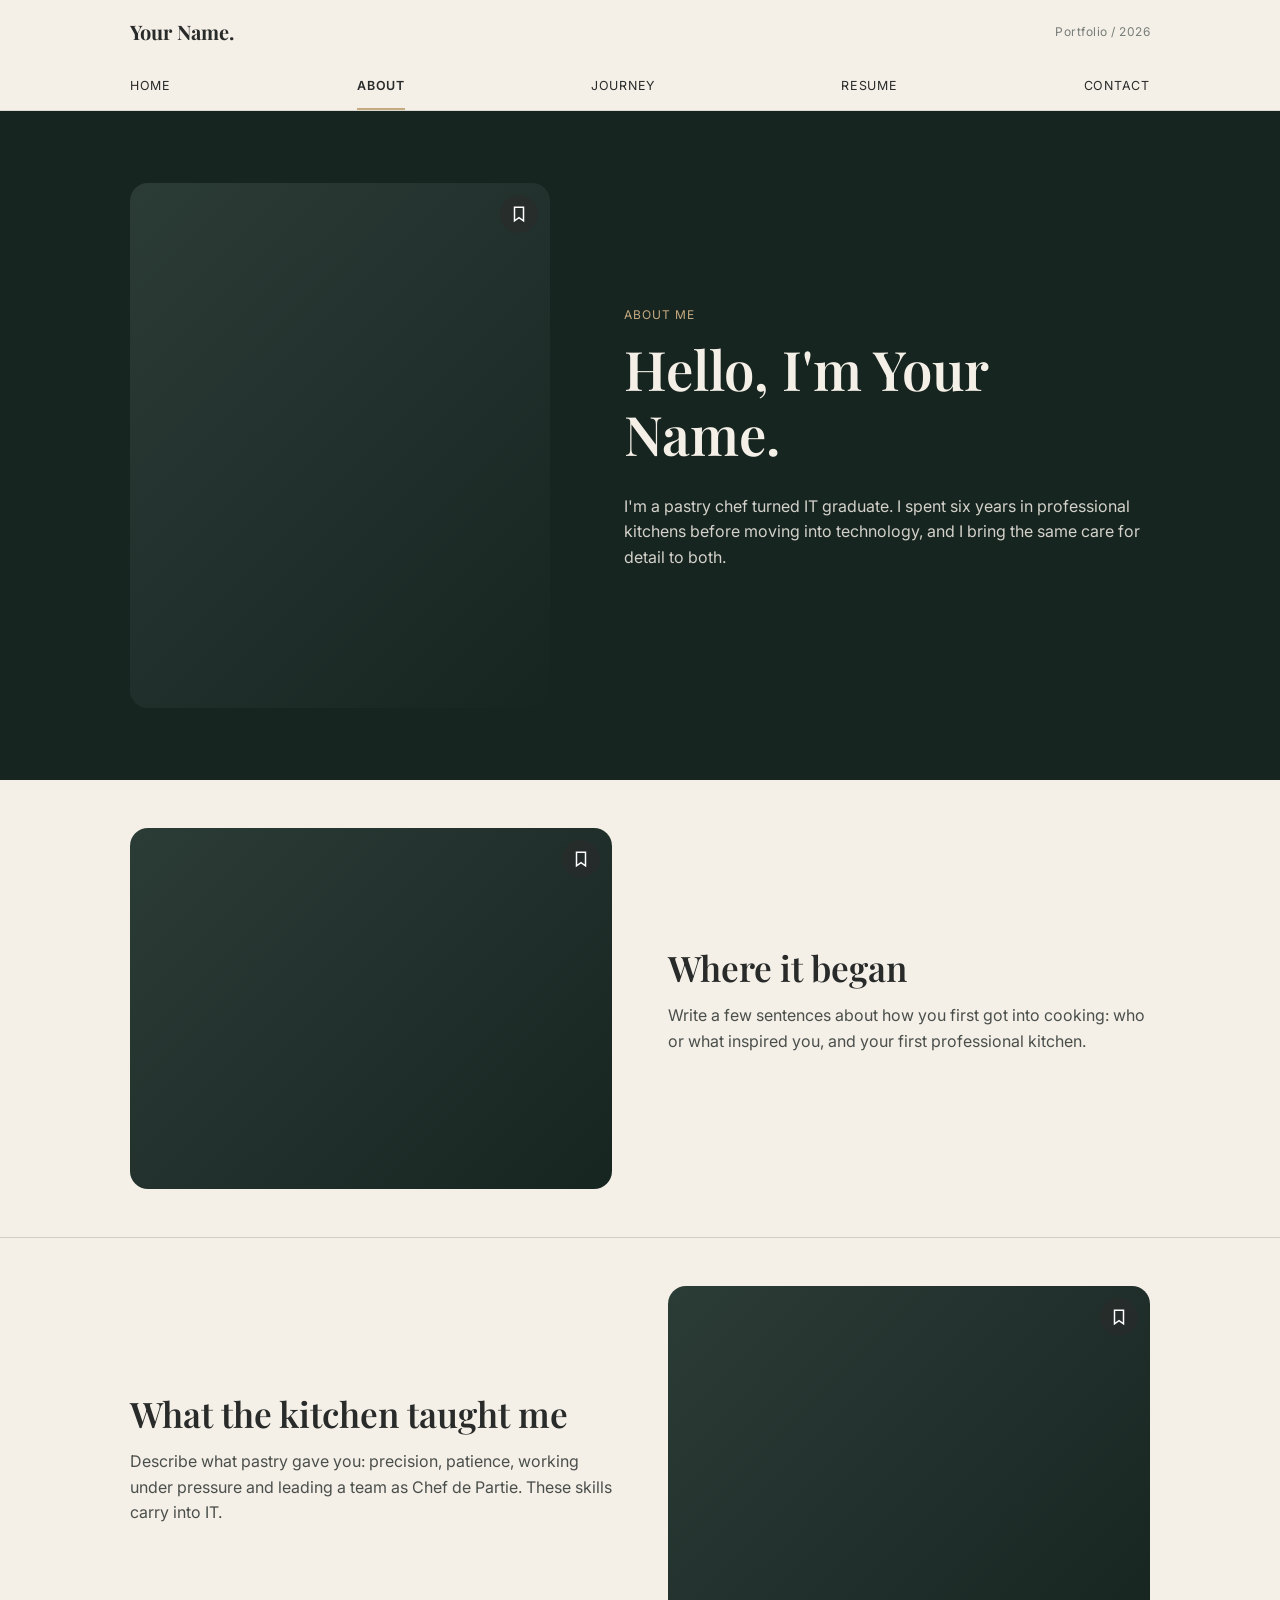
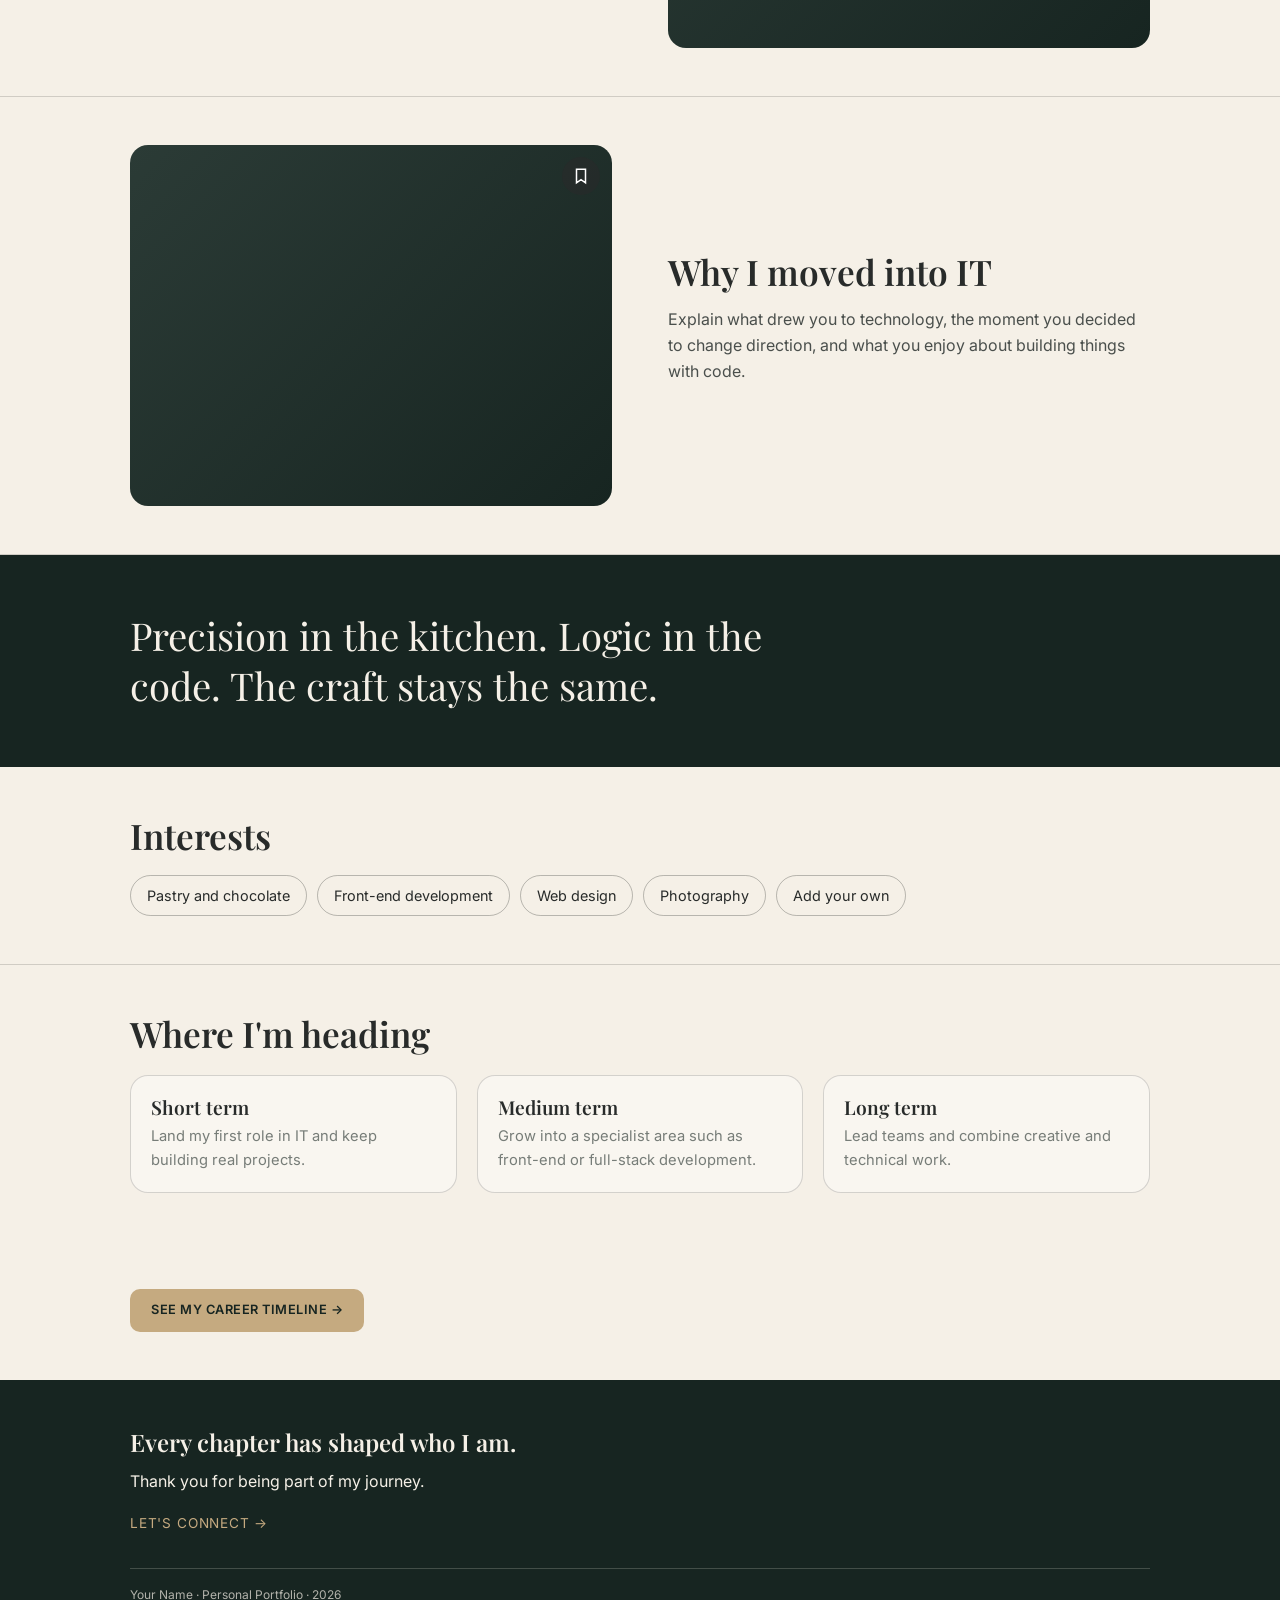
==== about.html @ 6bfe6ef4 "Add files via upload" ====
<!DOCTYPE html>
<html lang="en">
<head>
  <meta charset="UTF-8">
  <meta name="viewport" content="width=device-width, initial-scale=1">
  <title>About Me | Your Name</title>
  <meta name="description" content="My personal and professional story, from pastry chef to IT.">
  <link rel="preconnect" href="https://fonts.googleapis.com">
  <link rel="preconnect" href="https://fonts.gstatic.com" crossorigin>
  <link href="https://fonts.googleapis.com/css2?family=Inter:wght@400;500;600&family=Playfair+Display:wght@500;600;700&display=swap" rel="stylesheet">
  <link rel="stylesheet" href="css/global.css">
  <link rel="stylesheet" href="css/about.css">
</head>
<body>

  <!-- HEADER (same on every page) -->
  <header class="site-header">
    <div class="container">
      <div class="header-top">
        <a class="brand" href="index.html">Your Name.</a>
        <span class="header-meta">Portfolio / 2026</span>
        <button class="nav-toggle" aria-expanded="false" aria-controls="nav">Menu</button>
      </div>
      <nav class="main-nav" id="nav" aria-label="Main">
        <ul>
          <li><a href="index.html">Home</a></li>
          <li><a href="about.html">About</a></li>
          <li><a href="journey.html">Journey</a></li>
          <li><a href="resume.html">Resume</a></li>
          <li><a href="contact.html">Contact</a></li>
        </ul>
      </nav>
    </div>
  </header>

  <main>
    <section class="about-hero on-dark">
      <div class="container about-hero-grid">
        <div class="media"><img src="images/profile.jpg" alt="Portrait of Your Name" onerror="this.style.display='none'"><button class="save-btn" data-id="about-portrait" aria-label="Save image" aria-pressed="false"><svg viewBox="0 0 24 24"><path d="M6 3h12v18l-6-4-6 4z"/></svg></button></div>
        <div>
          <p class="eyebrow">About me</p>
          <h1>Hello, I'm Your Name.</h1>
          <p>I'm a pastry chef turned IT graduate. I spent six years in professional kitchens before moving into technology, and I bring the same care for detail to both.</p>
        </div>
      </div>
    </section>

    <section class="story" id="began">
      <div class="container story-grid">
        <div class="media"><img src="images/about-begin.jpg" alt="Early days in the kitchen" onerror="this.style.display='none'"><button class="save-btn" data-id="about-begin" aria-label="Save image" aria-pressed="false"><svg viewBox="0 0 24 24"><path d="M6 3h12v18l-6-4-6 4z"/></svg></button></div>
        <div>
          <h2>Where it began</h2>
          <p>Write a few sentences about how you first got into cooking: who or what inspired you, and your first professional kitchen.</p>
        </div>
      </div>
    </section>
    <hr class="divider">
    <section class="story flip" id="culinary">
      <div class="container story-grid">
        <div class="media"><img src="images/about-culinary.jpg" alt="Pastry chef at work" onerror="this.style.display='none'"><button class="save-btn" data-id="about-culinary" aria-label="Save image" aria-pressed="false"><svg viewBox="0 0 24 24"><path d="M6 3h12v18l-6-4-6 4z"/></svg></button></div>
        <div>
          <h2>What the kitchen taught me</h2>
          <p>Describe what pastry gave you: precision, patience, working under pressure and leading a team as Chef de Partie. These skills carry into IT.</p>
        </div>
      </div>
    </section>
    <hr class="divider">
    <section class="story" id="it">
      <div class="container story-grid">
        <div class="media"><img src="images/about-it.jpg" alt="Working at a laptop" onerror="this.style.display='none'"><button class="save-btn" data-id="about-it" aria-label="Save image" aria-pressed="false"><svg viewBox="0 0 24 24"><path d="M6 3h12v18l-6-4-6 4z"/></svg></button></div>
        <div>
          <h2>Why I moved into IT</h2>
          <p>Explain what drew you to technology, the moment you decided to change direction, and what you enjoy about building things with code.</p>
        </div>
      </div>
    </section>
    <hr class="divider">

    <section class="bridge on-dark">
      <div class="container">
        <blockquote>Precision in the kitchen. Logic in the code. The craft stays the same.</blockquote>
      </div>
    </section>

    <section class="interests">
      <div class="container">
        <h2>Interests</h2>
        <ul class="chips">
          <li>Pastry and chocolate</li>
          <li>Front-end development</li>
          <li>Web design</li>
          <li>Photography</li>
          <li>Add your own</li>
        </ul>
      </div>
    </section>
    <hr class="divider">

    <section class="goals">
      <div class="container">
        <h2>Where I'm heading</h2>
        <div class="goal-list">
          <article class="goal"><h3>Short term</h3><p>Land my first role in IT and keep building real projects.</p></article>
          <article class="goal"><h3>Medium term</h3><p>Grow into a specialist area such as front-end or full-stack development.</p></article>
          <article class="goal"><h3>Long term</h3><p>Lead teams and combine creative and technical work.</p></article>
        </div>
      </div>
    </section>

    <section class="about-cta">
      <div class="container">
        <a class="btn btn-gold" href="journey.html">See my career timeline &rarr;</a>
      </div>
    </section>
  </main>

  <!-- FOOTER (same on every page) -->
  <footer class="site-footer">
    <div class="container">
      <h2>Every chapter has shaped who I am.</h2>
      <p>Thank you for being part of my journey.</p>
      <a class="connect" href="contact.html">Let's connect &rarr;</a>
      <p class="legal">Your Name &middot; Personal Portfolio &middot; <span id="year">2026</span></p>
    </div>
  </footer>

  <script src="js/main.js"></script>
</body>
</html>
---- css/global.css ----
/* ==========================================================
   GLOBAL.CSS - shared by every page
   Tokens, reset, typography, header, footer, buttons.
   Page-specific styles live in css/<page>.css
   ========================================================== */

:root {
  /* Palette */
  --forest: #172521;
  --ivory: #F5F0E7;
  --gold: #C5AA80;
  --stone: #777D78;
  --charcoal: #282B2A;

  /* Type */
  --font-head: "Playfair Display", Georgia, serif;
  --font-body: "Inter", system-ui, -apple-system, sans-serif;

  /* Layout */
  --radius: 18px;
  --radius-sm: 10px;
  --pad: clamp(16px, 4vw, 40px);
  --max: 1100px;
}

*, *::before, *::after { box-sizing: border-box; }
html { scroll-behavior: smooth; }
@media (prefers-reduced-motion: reduce) { html { scroll-behavior: auto; } }

body {
  margin: 0;
  font-family: var(--font-body);
  color: var(--charcoal);
  background: var(--ivory);
  line-height: 1.6;
}

img { max-width: 100%; display: block; }
a { color: inherit; text-decoration: none; }
:focus-visible { outline: 2px solid var(--gold); outline-offset: 3px; }

h1, h2, h3 { font-family: var(--font-head); font-weight: 600; line-height: 1.2; margin: 0 0 .5em; }
h1 { font-size: clamp(2rem, 6vw, 3.4rem); }
h2 { font-size: clamp(1.5rem, 4vw, 2.2rem); }
h3 { font-size: 1.2rem; }
p  { margin: 0 0 1em; }

.container { width: 100%; max-width: var(--max); margin-inline: auto; padding-inline: var(--pad); }

/* Small section label (e.g. "01 / Introduction") */
.eyebrow { font-size: .75rem; letter-spacing: .08em; text-transform: uppercase; color: #8a7350; margin-bottom: .75rem; }
.on-dark .eyebrow { color: var(--gold); }

.divider { border: 0; border-top: 1px solid rgba(40,43,42,.18); margin: 0; }

/* ---------- Buttons ---------- */
.btn {
  display: inline-block; cursor: pointer;
  font: 600 .8rem/1 var(--font-body); letter-spacing: .04em; text-transform: uppercase;
  padding: 14px 20px; border-radius: var(--radius-sm);
  border: 1px solid transparent; transition: background .2s, color .2s, border-color .2s;
}
.btn-gold { background: var(--gold); color: var(--forest); }
.btn-gold:hover { background: #d4bb93; }
.btn-outline { border-color: rgba(245,240,231,.5); color: var(--ivory); background: transparent; }
.btn-outline:hover { border-color: var(--gold); color: var(--gold); }

/* ---------- Header / navigation ---------- */
.site-header { background: var(--ivory); position: sticky; top: 0; z-index: 50; border-bottom: 1px solid rgba(40,43,42,.12); }
.header-top { display: flex; justify-content: space-between; align-items: center; padding-block: 16px; }
.brand { font-family: var(--font-head); font-weight: 700; font-size: 1.25rem; }
.header-meta { font-size: .75rem; color: var(--stone); letter-spacing: .04em; }

.nav-toggle { display: none; }
.main-nav ul { list-style: none; margin: 0; padding: 0; display: flex; justify-content: space-between; gap: 8px; overflow-x: auto; }
.main-nav a { display: block; padding: 12px 0; font-size: .78rem; letter-spacing: .06em; text-transform: uppercase; color: var(--charcoal); border-bottom: 2px solid transparent; }
.main-nav a:hover { color: #8a7350; }
.main-nav a.active { border-bottom-color: var(--gold); font-weight: 600; }

/* On very small screens: collapse the menu behind a toggle */
@media (max-width: 560px) {
  .header-meta { display: none; }
  .nav-toggle { display: block; background: none; border: 1px solid rgba(40,43,42,.3); border-radius: 8px; padding: 8px 12px; font: 600 .75rem var(--font-body); cursor: pointer; }
  .main-nav { display: none; }
  .main-nav.open { display: block; padding-bottom: 12px; }
  .main-nav ul { flex-direction: column; }
}

/* ---------- Bookmark / save button on images ---------- */
.media { position: relative; border-radius: var(--radius); overflow: hidden; background: linear-gradient(135deg, #2b3b36, #172521); }
.media img { width: 100%; height: 100%; object-fit: cover; }
.save-btn {
  position: absolute; top: 12px; right: 12px; width: 38px; height: 38px; border-radius: 50%;
  border: 0; cursor: pointer; background: rgba(40,43,42,.6); color: #fff; display: grid; place-items: center;
}
.save-btn svg { width: 18px; height: 18px; fill: none; stroke: currentColor; stroke-width: 2; }
.save-btn[aria-pressed="true"] { background: var(--gold); color: var(--forest); }
.save-btn[aria-pressed="true"] svg { fill: currentColor; }

/* ---------- Footer ---------- */
.site-footer { background: var(--forest); color: var(--ivory); padding-block: 48px 24px; }
.site-footer h2 { font-size: 1.5rem; }
.site-footer .connect { color: var(--gold); font-size: .85rem; letter-spacing: .06em; text-transform: uppercase; }
.site-footer .legal { margin-top: 32px; padding-top: 16px; border-top: 1px solid rgba(245,240,231,.2); font-size: .75rem; color: rgba(245,240,231,.7); }

/* ---------- Expandable details (used on several pages) ---------- */
.more-btn {
  background: none; border: 0; padding: 0; cursor: pointer; color: #8a7350;
  font: 600 .8rem var(--font-body); letter-spacing: .04em; text-transform: uppercase;
}
.more-btn::after { content: " +"; }
.more-btn[aria-expanded="true"]::after { content: " \2212"; }
.details { display: none; margin-top: 12px; padding: 16px; border-left: 3px solid var(--gold); background: rgba(197,170,128,.14); border-radius: 0 var(--radius-sm) var(--radius-sm) 0; }
.details.open { display: block; }
.details dl { margin: 0; display: grid; grid-template-columns: auto 1fr; gap: 6px 16px; font-size: .9rem; }
.details dt { color: var(--stone); }
.details dd { margin: 0; }
---- css/about.css ----
/* ==========================================================
   ABOUT.CSS - styles for about.html only
   ========================================================== */

/* Intro: portrait + short bio */
.about-hero { background: var(--forest); color: var(--ivory); padding-block: 48px; }
.about-hero-grid { display: grid; gap: 28px; align-items: center; }
.about-hero .media { aspect-ratio: 4 / 5; max-width: 420px; }
.about-hero .media img { object-position: center 20%; }
.about-hero p:not(.eyebrow) { color: rgba(245,240,231,.85); max-width: 55ch; }

/* Story sections */
.story { padding-block: 48px; }
.story-grid { display: grid; gap: 24px; }
.story h2 { margin-bottom: .4em; }
.story p { color: #4a4f4c; max-width: 60ch; }
.story .media { aspect-ratio: 4 / 3; }

/* Pull quote linking the two careers */
.bridge { background: var(--forest); color: var(--ivory); padding-block: 56px; }
.bridge blockquote { margin: 0; max-width: 28ch; font-family: var(--font-head); font-size: clamp(1.5rem, 4.5vw, 2.4rem); line-height: 1.3; }

/* Interests */
.interests { padding-block: 48px; }
.chips { list-style: none; margin: 16px 0 0; padding: 0; display: flex; flex-wrap: wrap; gap: 10px; }
.chips li { padding: 8px 16px; border: 1px solid rgba(40,43,42,.3); border-radius: 999px; font-size: .9rem; }

/* Goals */
.goals { padding-block: 48px; }
.goal-list { display: grid; gap: 20px; margin-top: 20px; }
.goal { padding: 20px; border: 1px solid rgba(40,43,42,.18); border-radius: var(--radius); background: rgba(255,255,255,.4); }
.goal h3 { margin-bottom: .3em; }
.goal p { margin: 0; color: var(--stone); font-size: .92rem; }

.about-cta { padding-block: 48px; }

@media (min-width: 760px) {
  .about-hero { padding-block: 72px; }
  .about-hero-grid { grid-template-columns: 5fr 6fr; gap: 56px; }
  .story-grid { grid-template-columns: 1fr 1fr; gap: 56px; align-items: center; }
  .story.flip .media { order: 2; }
  .goal-list { grid-template-columns: repeat(3, 1fr); }
}
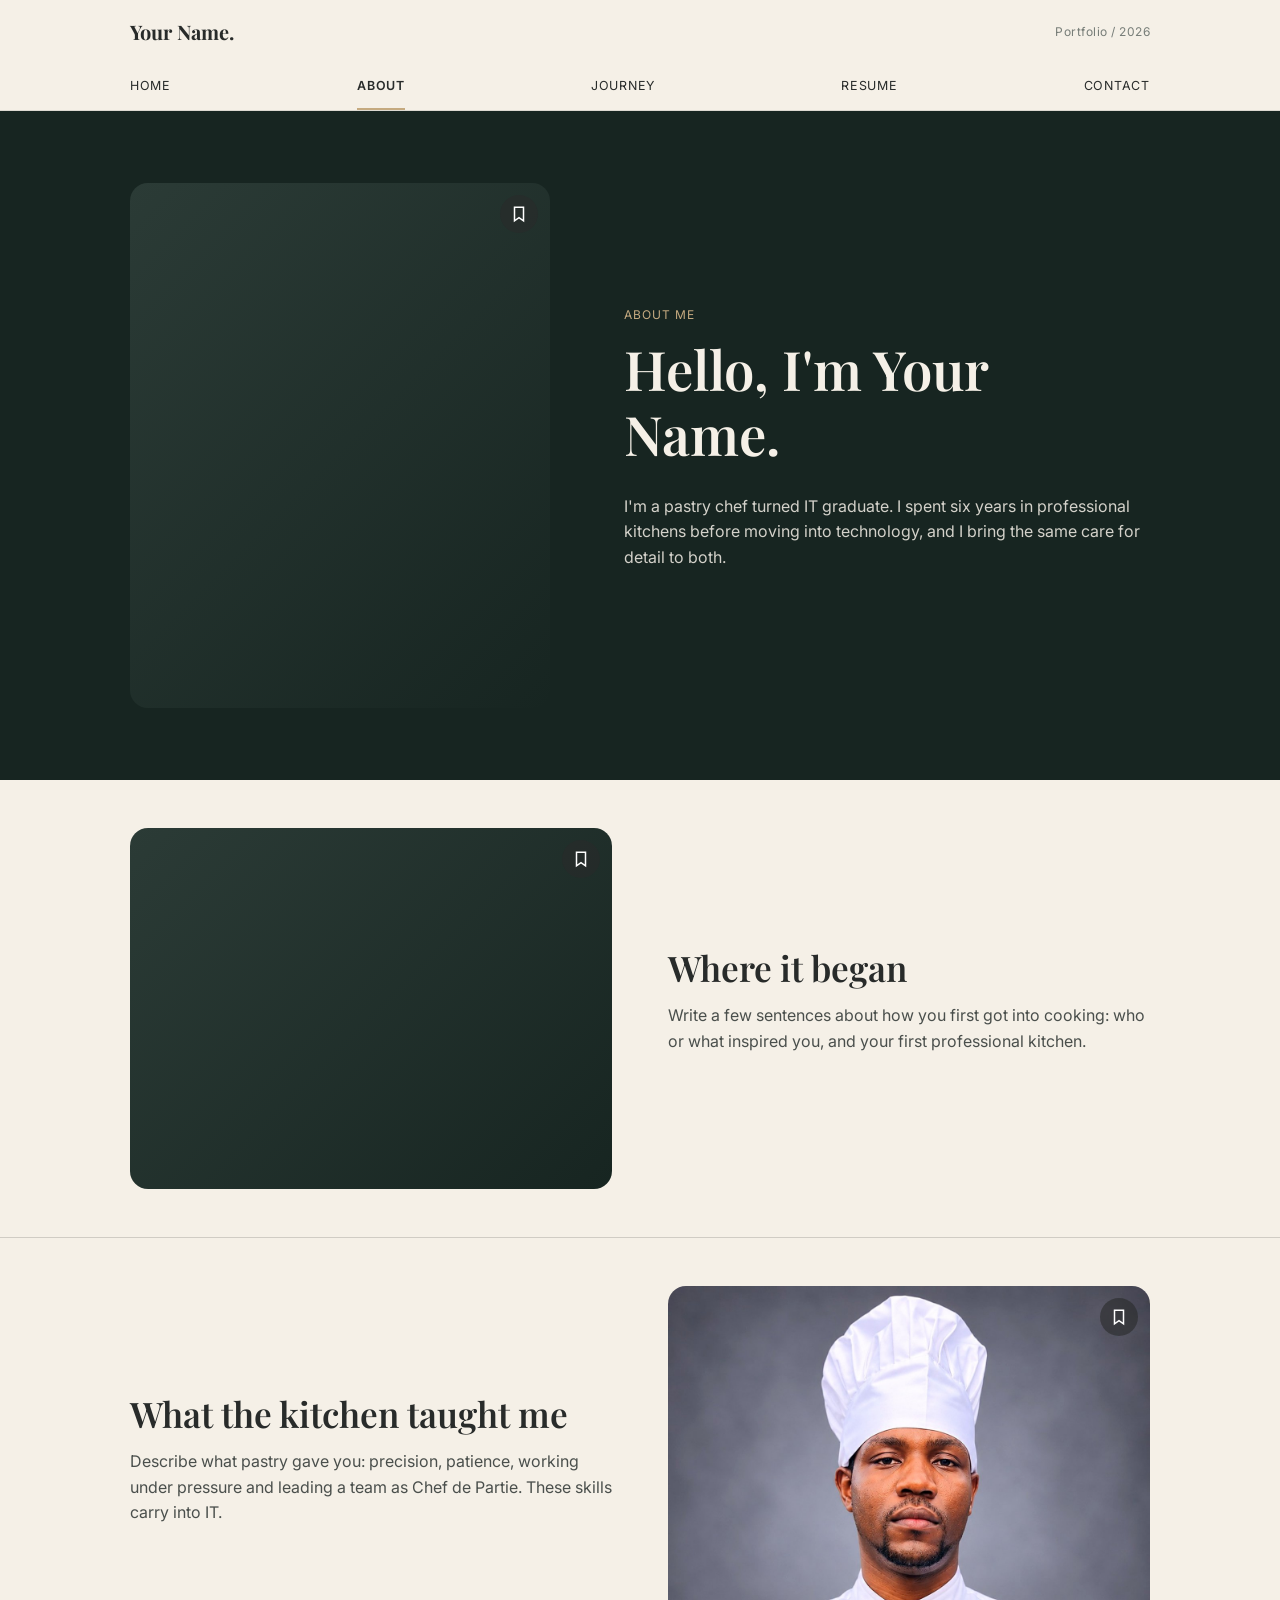
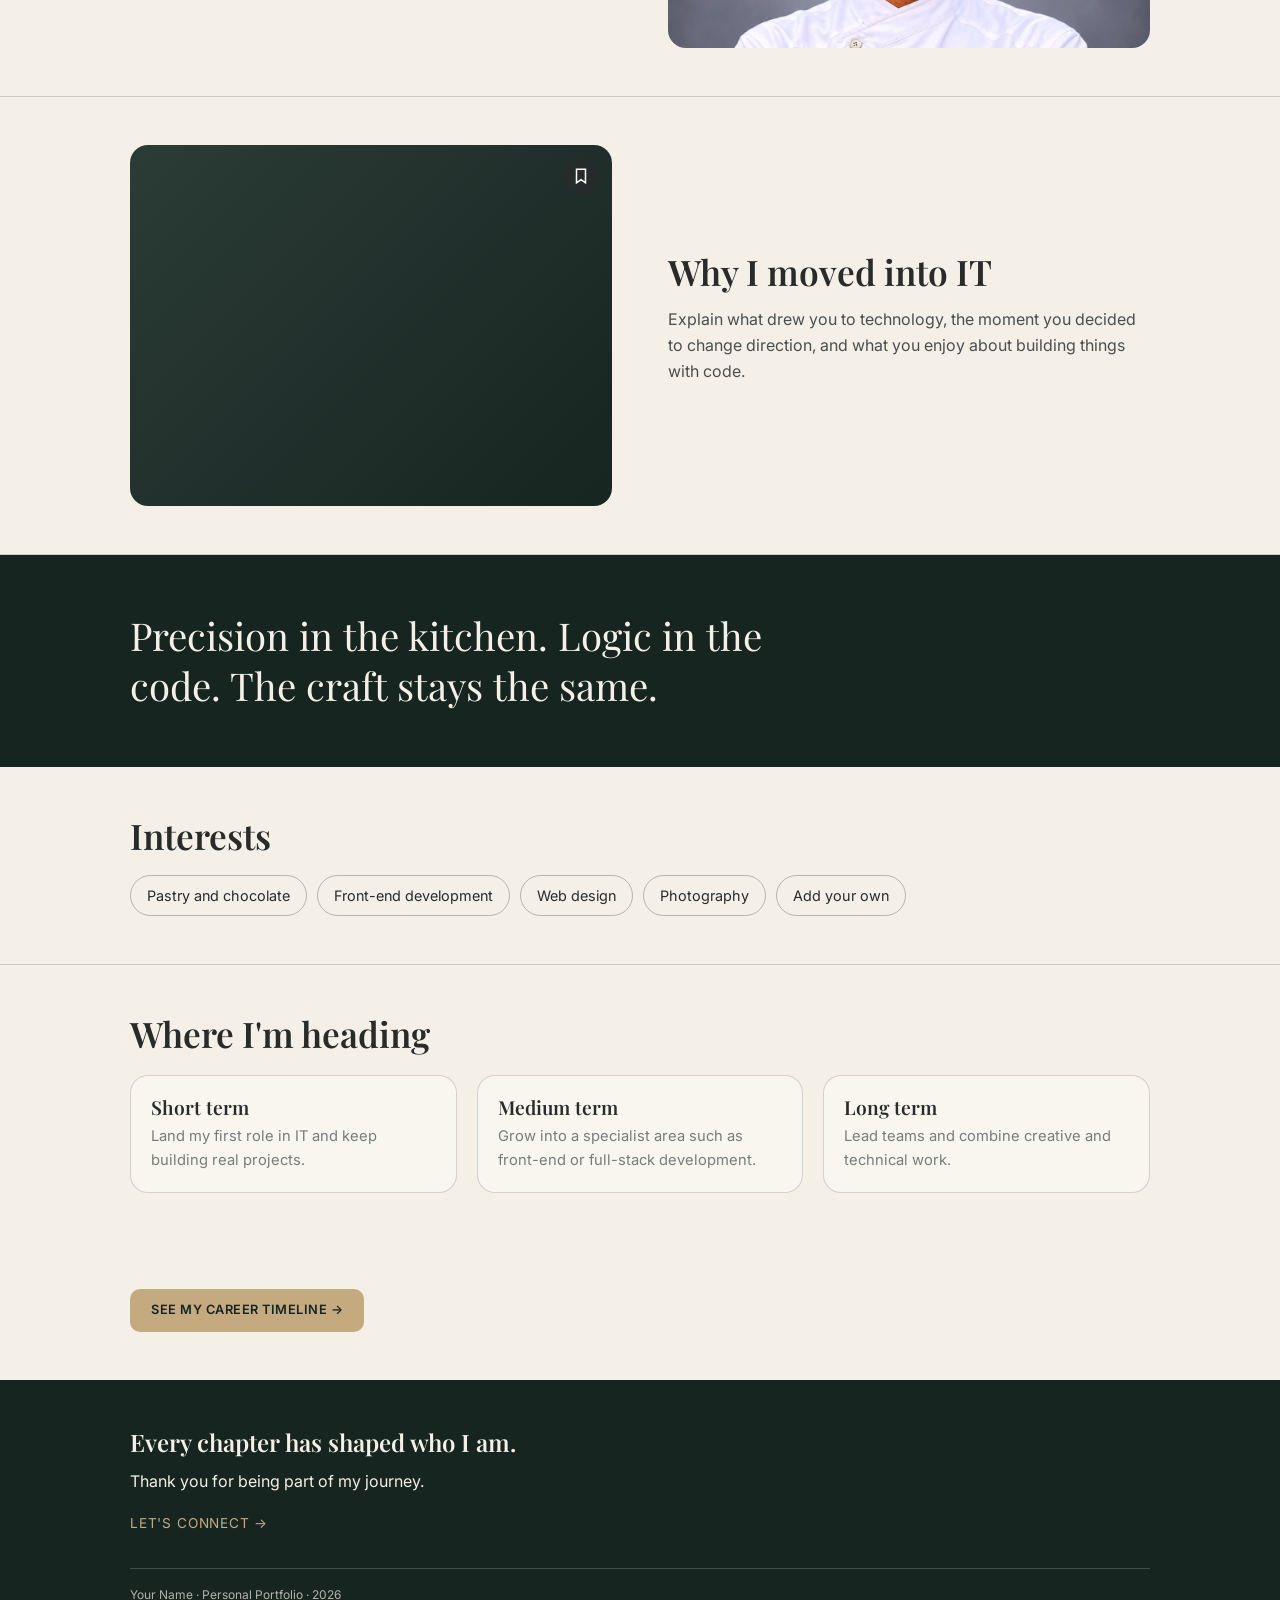
==== commit 92acc917: "Add files via upload" ====
--- a/about.html
+++ b/about.html
@@ -36,7 +36,7 @@
   <main>
     <section class="about-hero on-dark">
       <div class="container about-hero-grid">
-        <div class="media"><img src="images/profile.jpg" alt="Portrait of Your Name" onerror="this.style.display='none'"><button class="save-btn" data-id="about-portrait" aria-label="Save image" aria-pressed="false"><svg viewBox="0 0 24 24"><path d="M6 3h12v18l-6-4-6 4z"/></svg></button></div>
+        <div class="media"><img src="images/about-portrait.jpg" alt="Portrait of Dereck Mungoriwo in chef whites" onerror="this.style.display='none'"><button class="save-btn" data-id="about-portrait" aria-label="Save image" aria-pressed="false"><svg viewBox="0 0 24 24"><path d="M6 3h12v18l-6-4-6 4z"/></svg></button></div>
         <div>
           <p class="eyebrow">About me</p>
           <h1>Hello, I'm Your Name.</h1>
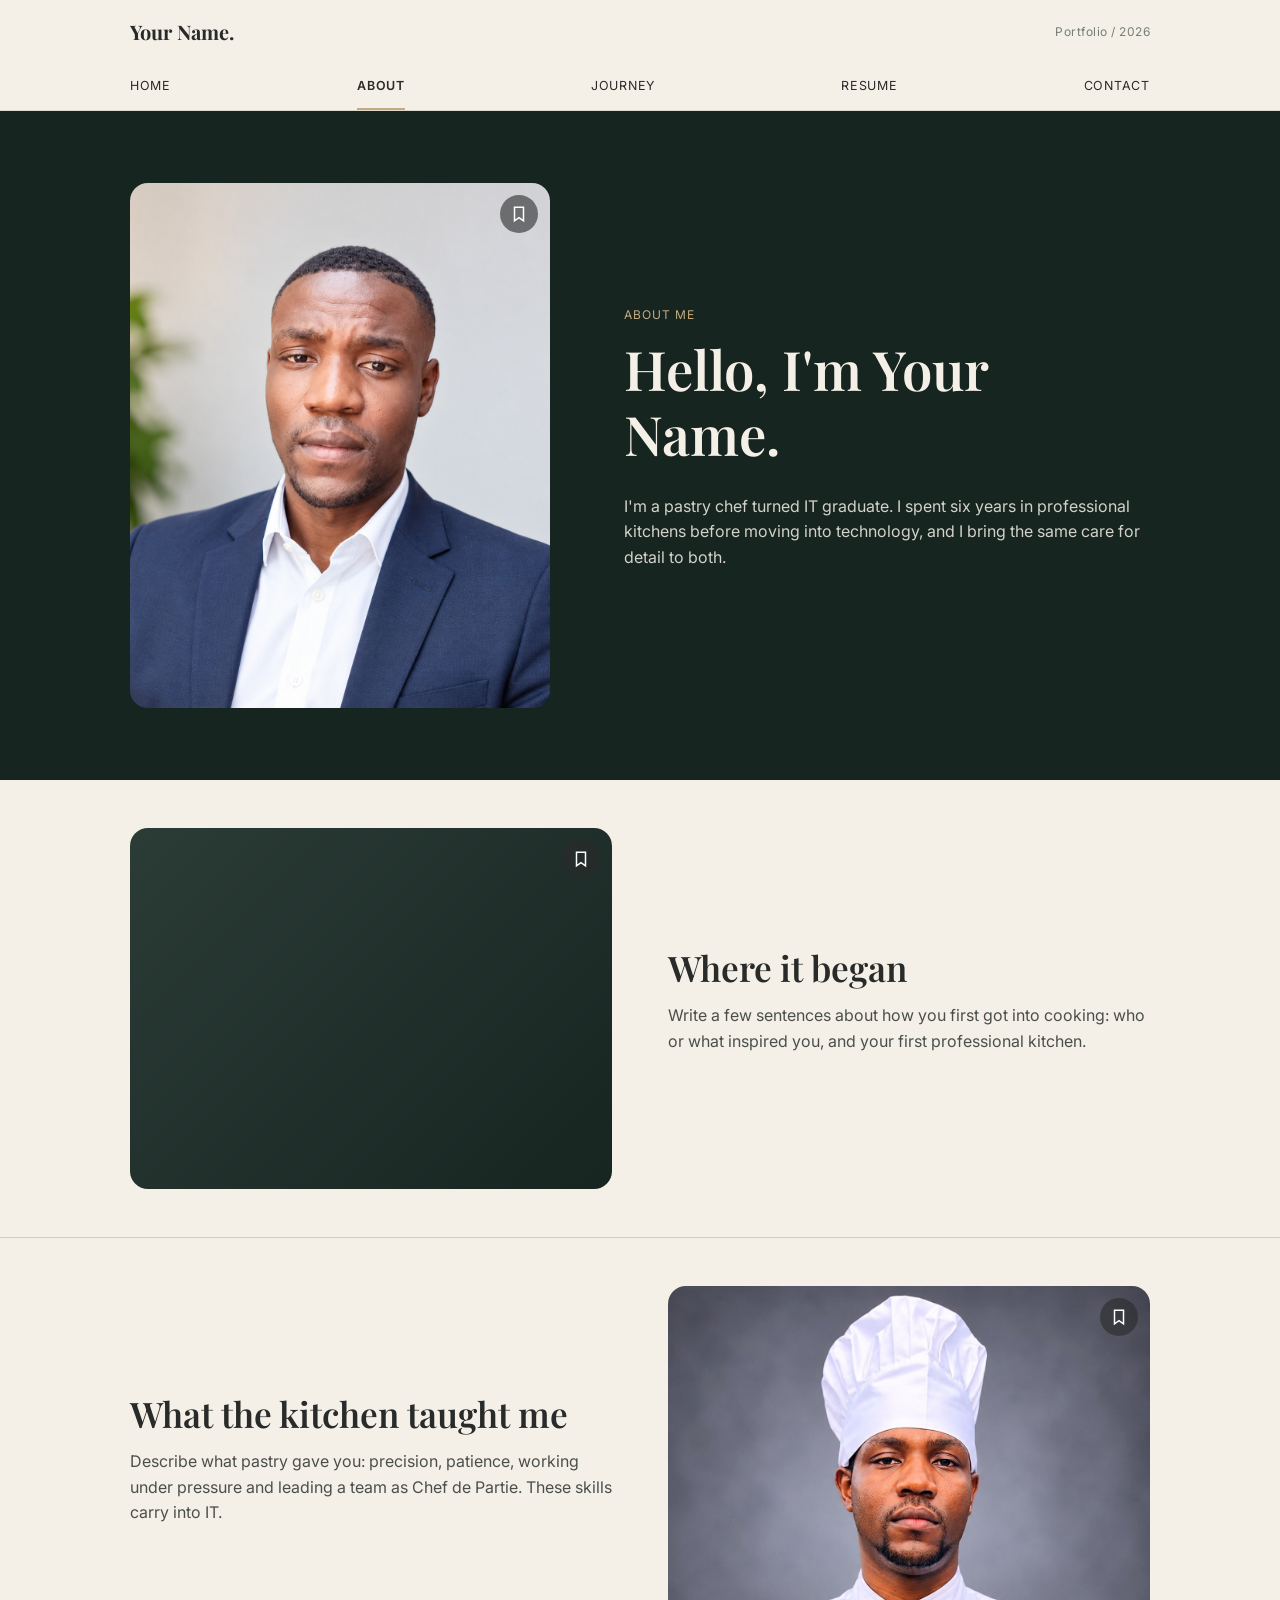
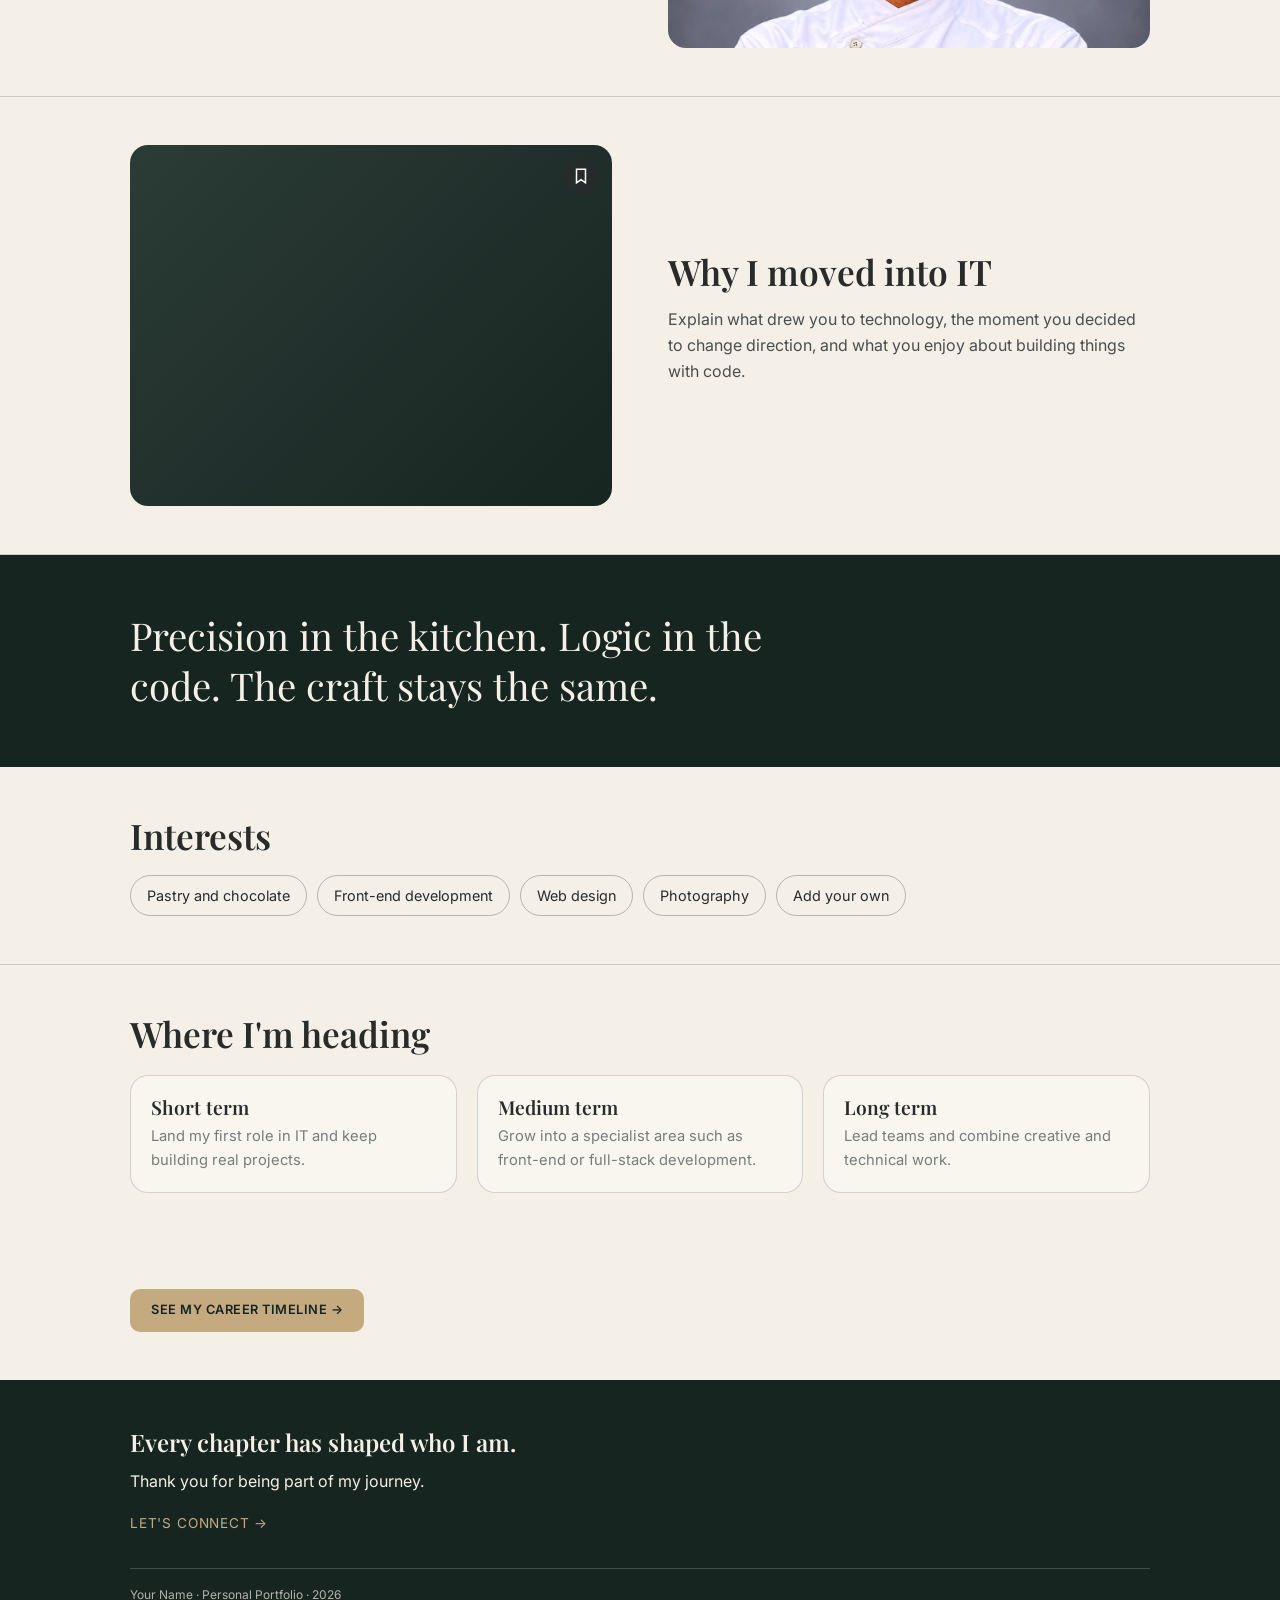
==== commit f3de18c0: "Update about.html" ====
--- a/about.html
+++ b/about.html
@@ -36,7 +36,7 @@
   <main>
     <section class="about-hero on-dark">
       <div class="container about-hero-grid">
-        <div class="media"><img src="images/about-portrait.jpg" alt="Portrait of Dereck Mungoriwo in chef whites" onerror="this.style.display='none'"><button class="save-btn" data-id="about-portrait" aria-label="Save image" aria-pressed="false"><svg viewBox="0 0 24 24"><path d="M6 3h12v18l-6-4-6 4z"/></svg></button></div>
+        <div class="media"><img src="images/profile.jpg" alt="Portrait of Dereck Mungoriwo in chef whites" onerror="this.style.display='none'"><button class="save-btn" data-id="about-portrait" aria-label="Save image" aria-pressed="false"><svg viewBox="0 0 24 24"><path d="M6 3h12v18l-6-4-6 4z"/></svg></button></div>
         <div>
           <p class="eyebrow">About me</p>
           <h1>Hello, I'm Your Name.</h1>
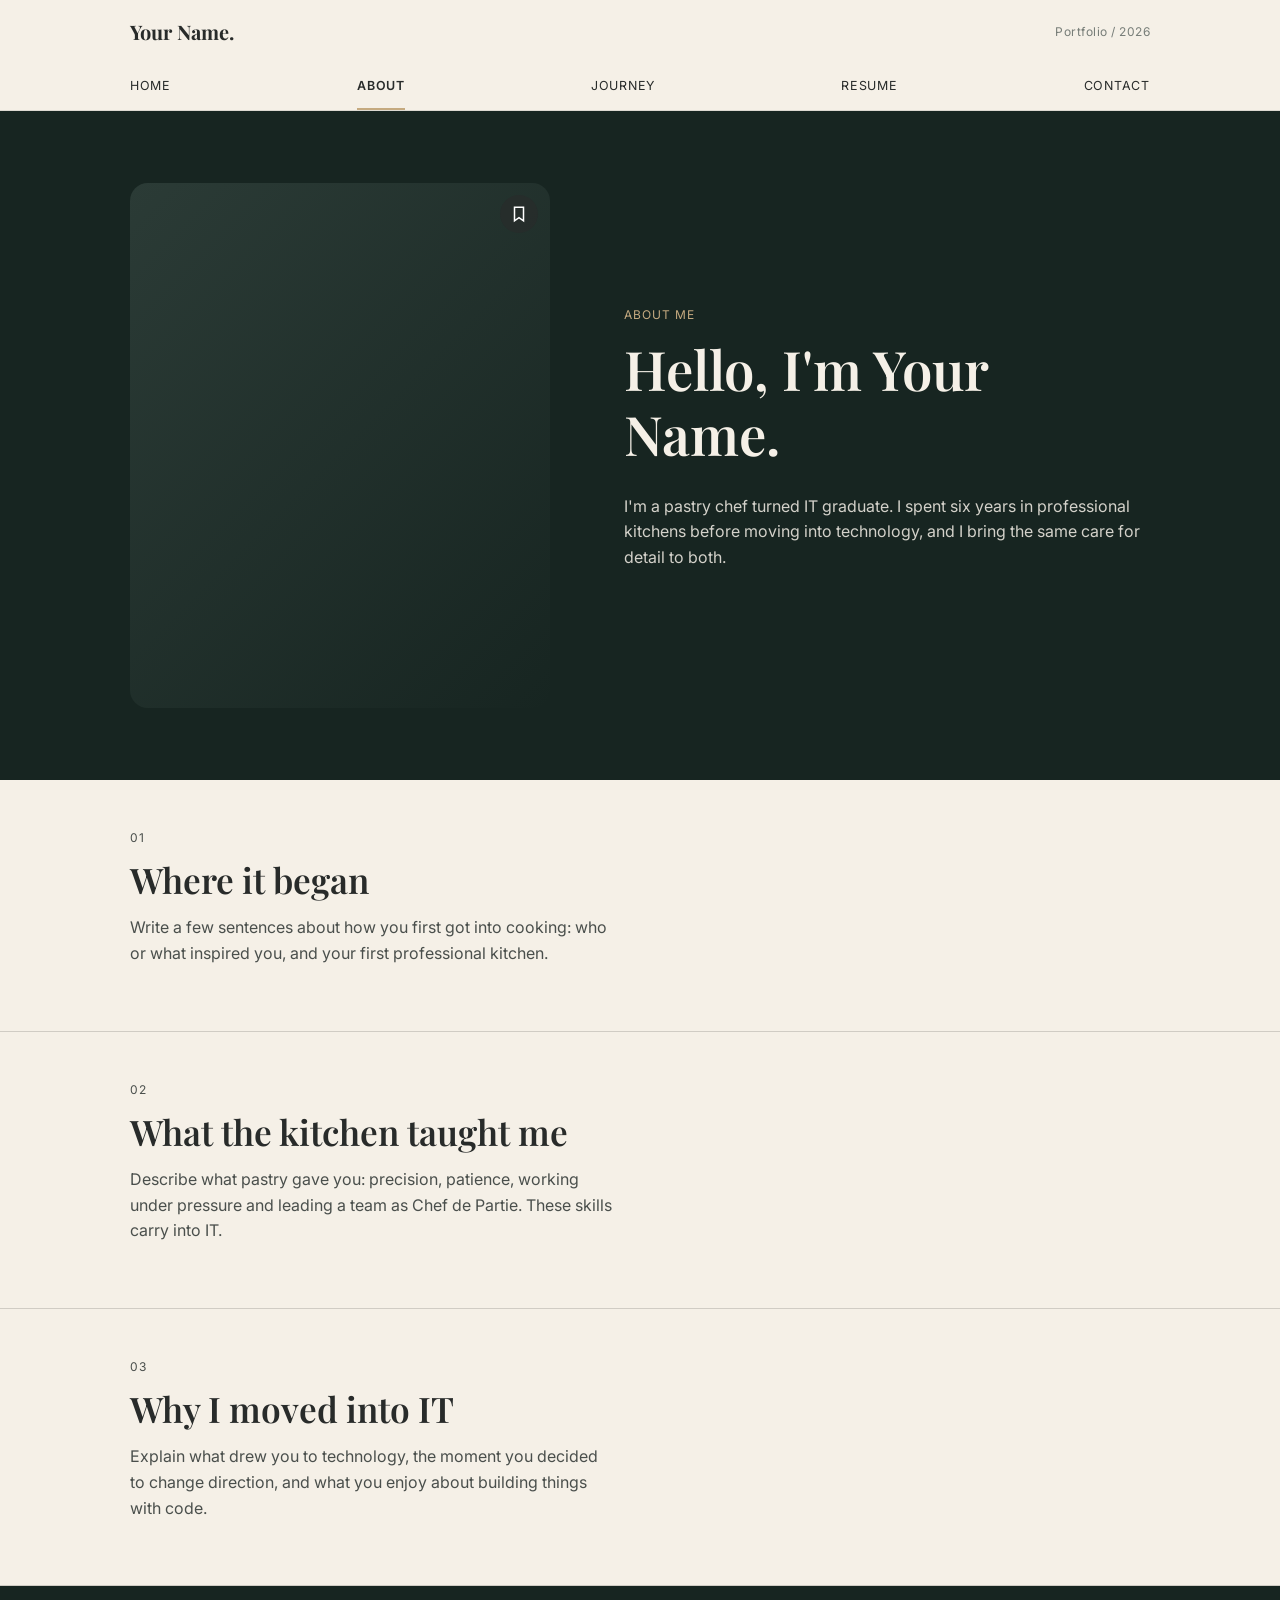
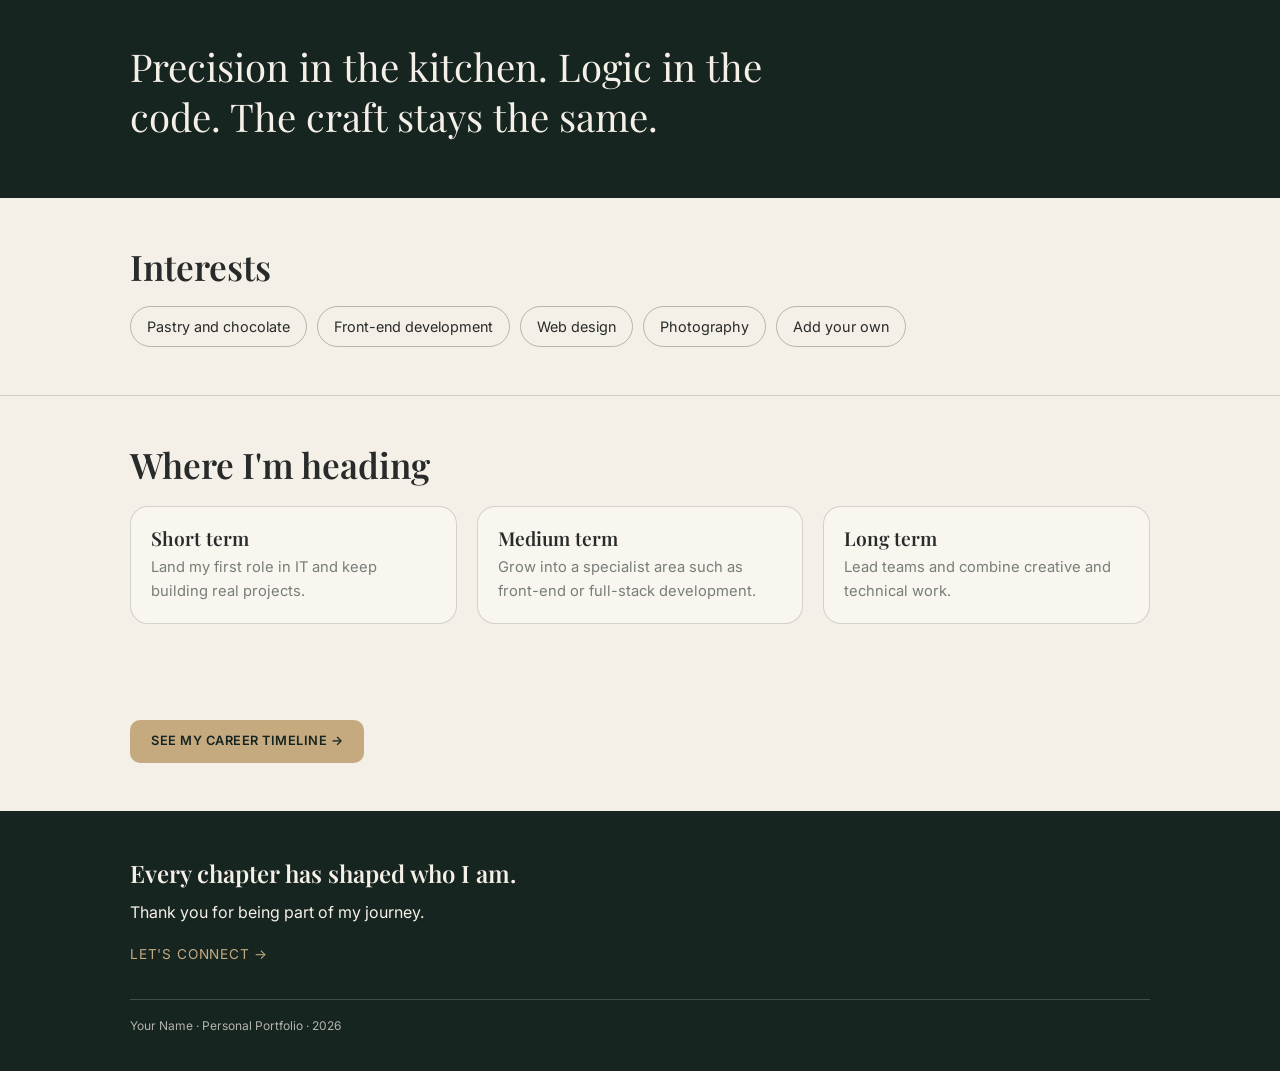
==== commit 0d7d87b2: "Add files via upload" ====
--- a/about.html
+++ b/about.html
@@ -36,7 +36,7 @@
   <main>
     <section class="about-hero on-dark">
       <div class="container about-hero-grid">
-        <div class="media"><img src="images/profile.jpg" alt="Portrait of Dereck Mungoriwo in chef whites" onerror="this.style.display='none'"><button class="save-btn" data-id="about-portrait" aria-label="Save image" aria-pressed="false"><svg viewBox="0 0 24 24"><path d="M6 3h12v18l-6-4-6 4z"/></svg></button></div>
+        <div class="media"><img src="images/about-portrait.jpg" alt="Portrait of Dereck Mungoriwo in chef whites" onerror="this.style.display='none'"><button class="save-btn" data-id="about-portrait" aria-label="Save image" aria-pressed="false"><svg viewBox="0 0 24 24"><path d="M6 3h12v18l-6-4-6 4z"/></svg></button></div>
         <div>
           <p class="eyebrow">About me</p>
           <h1>Hello, I'm Your Name.</h1>
@@ -47,18 +47,18 @@
 
     <section class="story" id="began">
       <div class="container story-grid">
-        <div class="media"><img src="images/about-begin.jpg" alt="Early days in the kitchen" onerror="this.style.display='none'"><button class="save-btn" data-id="about-begin" aria-label="Save image" aria-pressed="false"><svg viewBox="0 0 24 24"><path d="M6 3h12v18l-6-4-6 4z"/></svg></button></div>
         <div>
+          <p class="eyebrow">01</p>
           <h2>Where it began</h2>
           <p>Write a few sentences about how you first got into cooking: who or what inspired you, and your first professional kitchen.</p>
         </div>
       </div>
     </section>
     <hr class="divider">
-    <section class="story flip" id="culinary">
+    <section class="story" id="culinary">
       <div class="container story-grid">
-        <div class="media"><img src="images/about-culinary.jpg" alt="Pastry chef at work" onerror="this.style.display='none'"><button class="save-btn" data-id="about-culinary" aria-label="Save image" aria-pressed="false"><svg viewBox="0 0 24 24"><path d="M6 3h12v18l-6-4-6 4z"/></svg></button></div>
         <div>
+          <p class="eyebrow">02</p>
           <h2>What the kitchen taught me</h2>
           <p>Describe what pastry gave you: precision, patience, working under pressure and leading a team as Chef de Partie. These skills carry into IT.</p>
         </div>
@@ -67,8 +67,8 @@
     <hr class="divider">
     <section class="story" id="it">
       <div class="container story-grid">
-        <div class="media"><img src="images/about-it.jpg" alt="Working at a laptop" onerror="this.style.display='none'"><button class="save-btn" data-id="about-it" aria-label="Save image" aria-pressed="false"><svg viewBox="0 0 24 24"><path d="M6 3h12v18l-6-4-6 4z"/></svg></button></div>
         <div>
+          <p class="eyebrow">03</p>
           <h2>Why I moved into IT</h2>
           <p>Explain what drew you to technology, the moment you decided to change direction, and what you enjoy about building things with code.</p>
         </div>
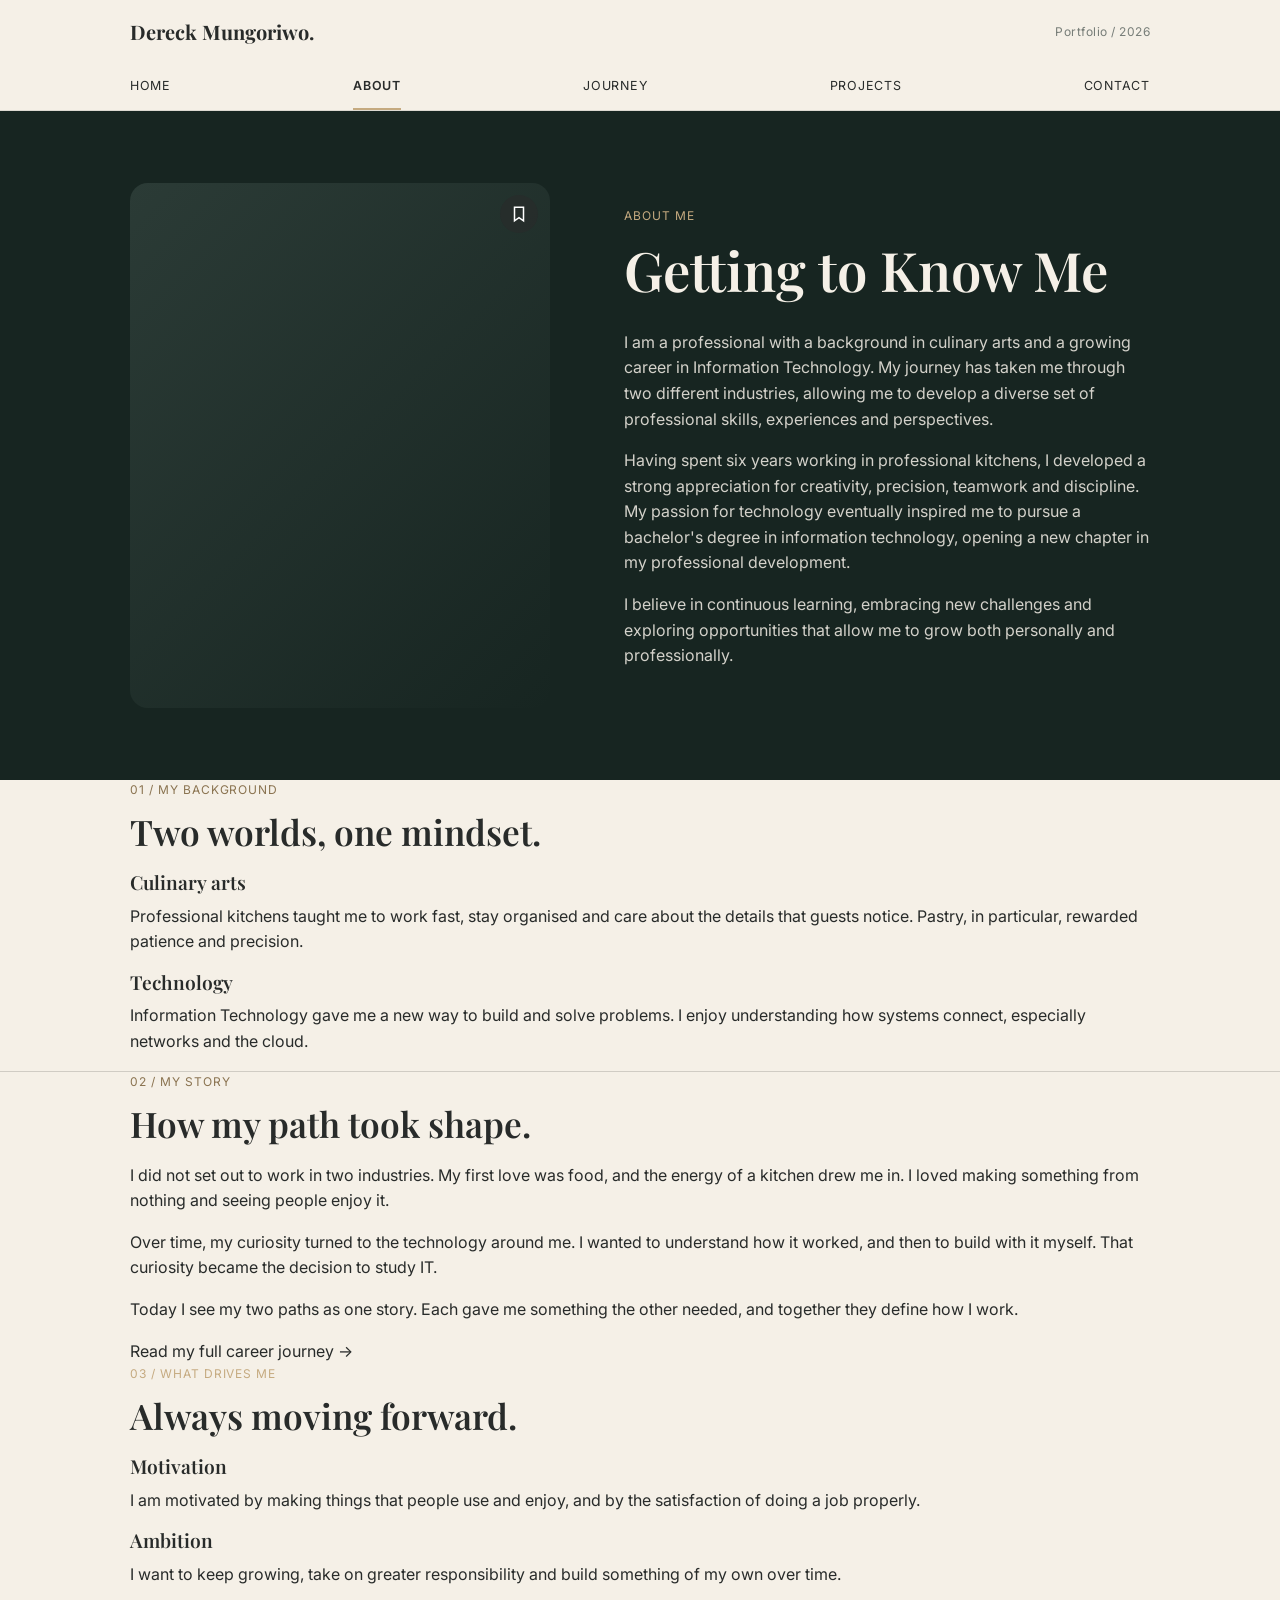
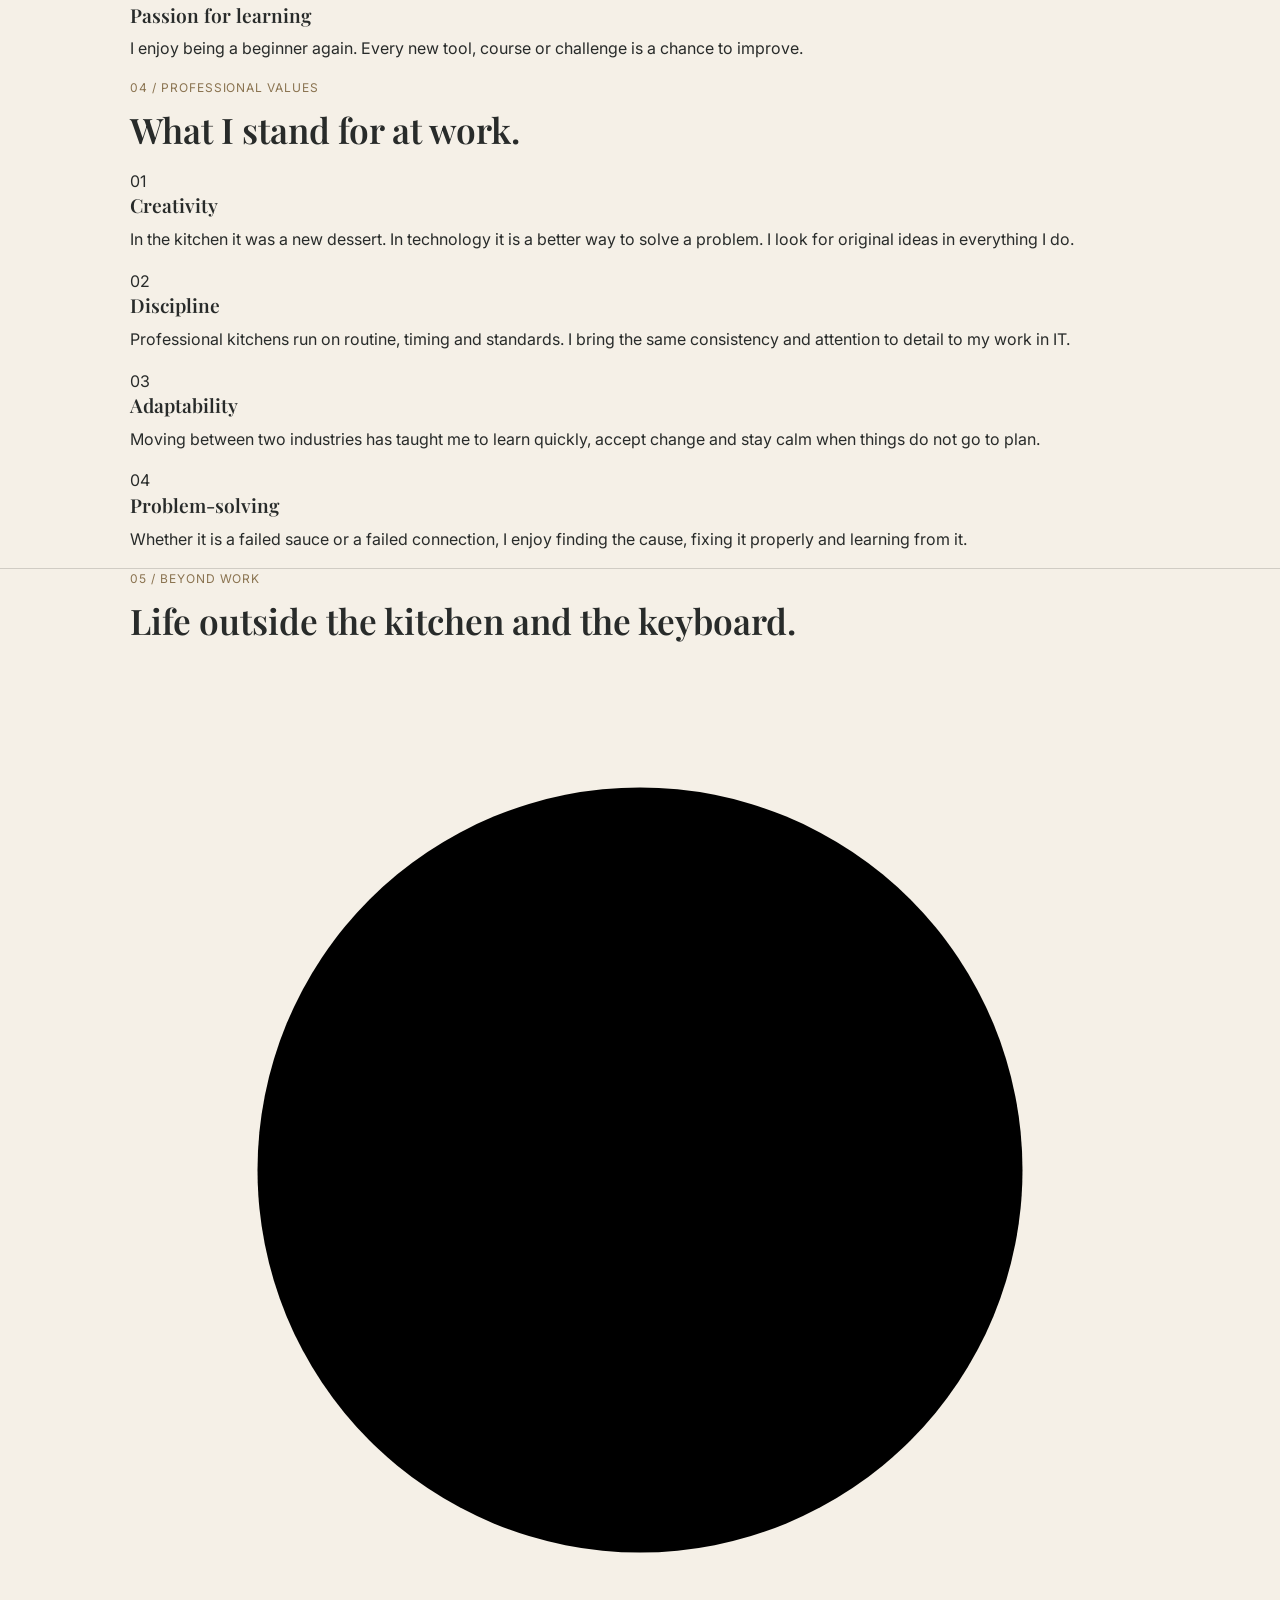
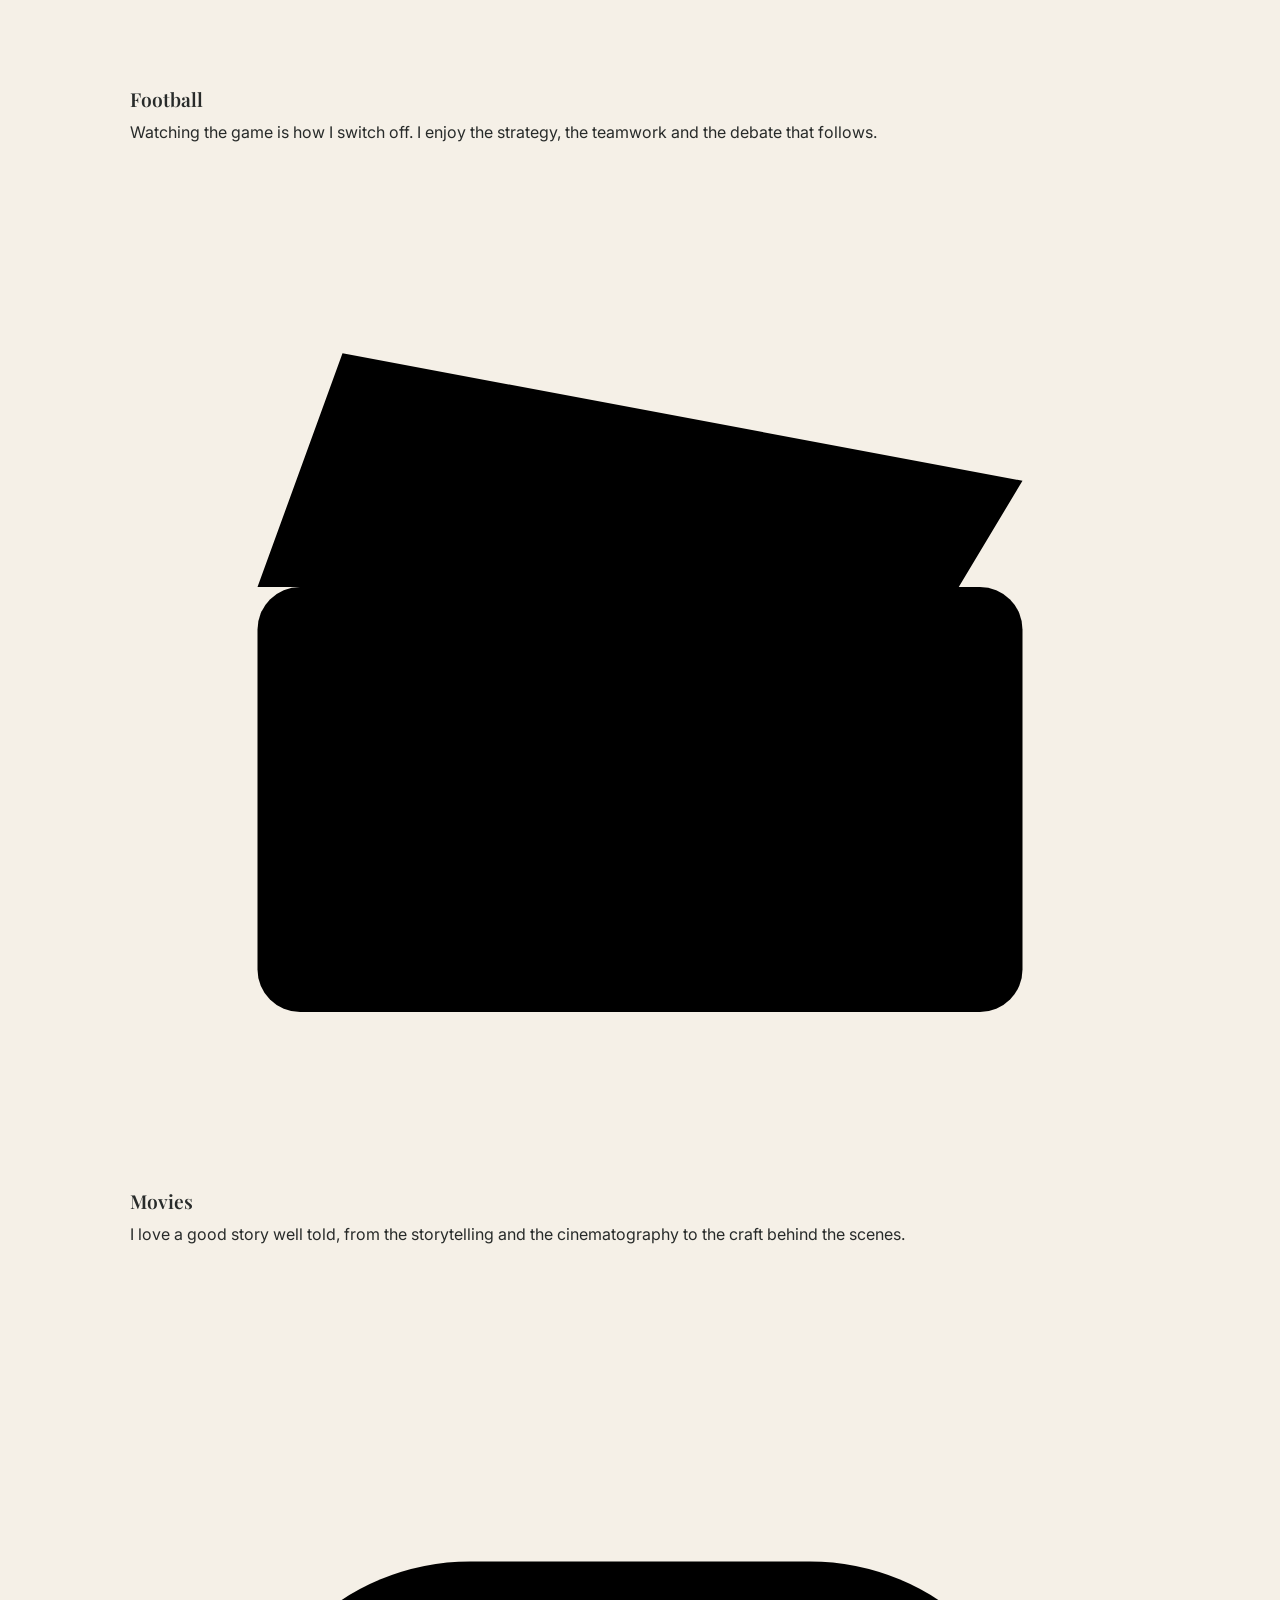
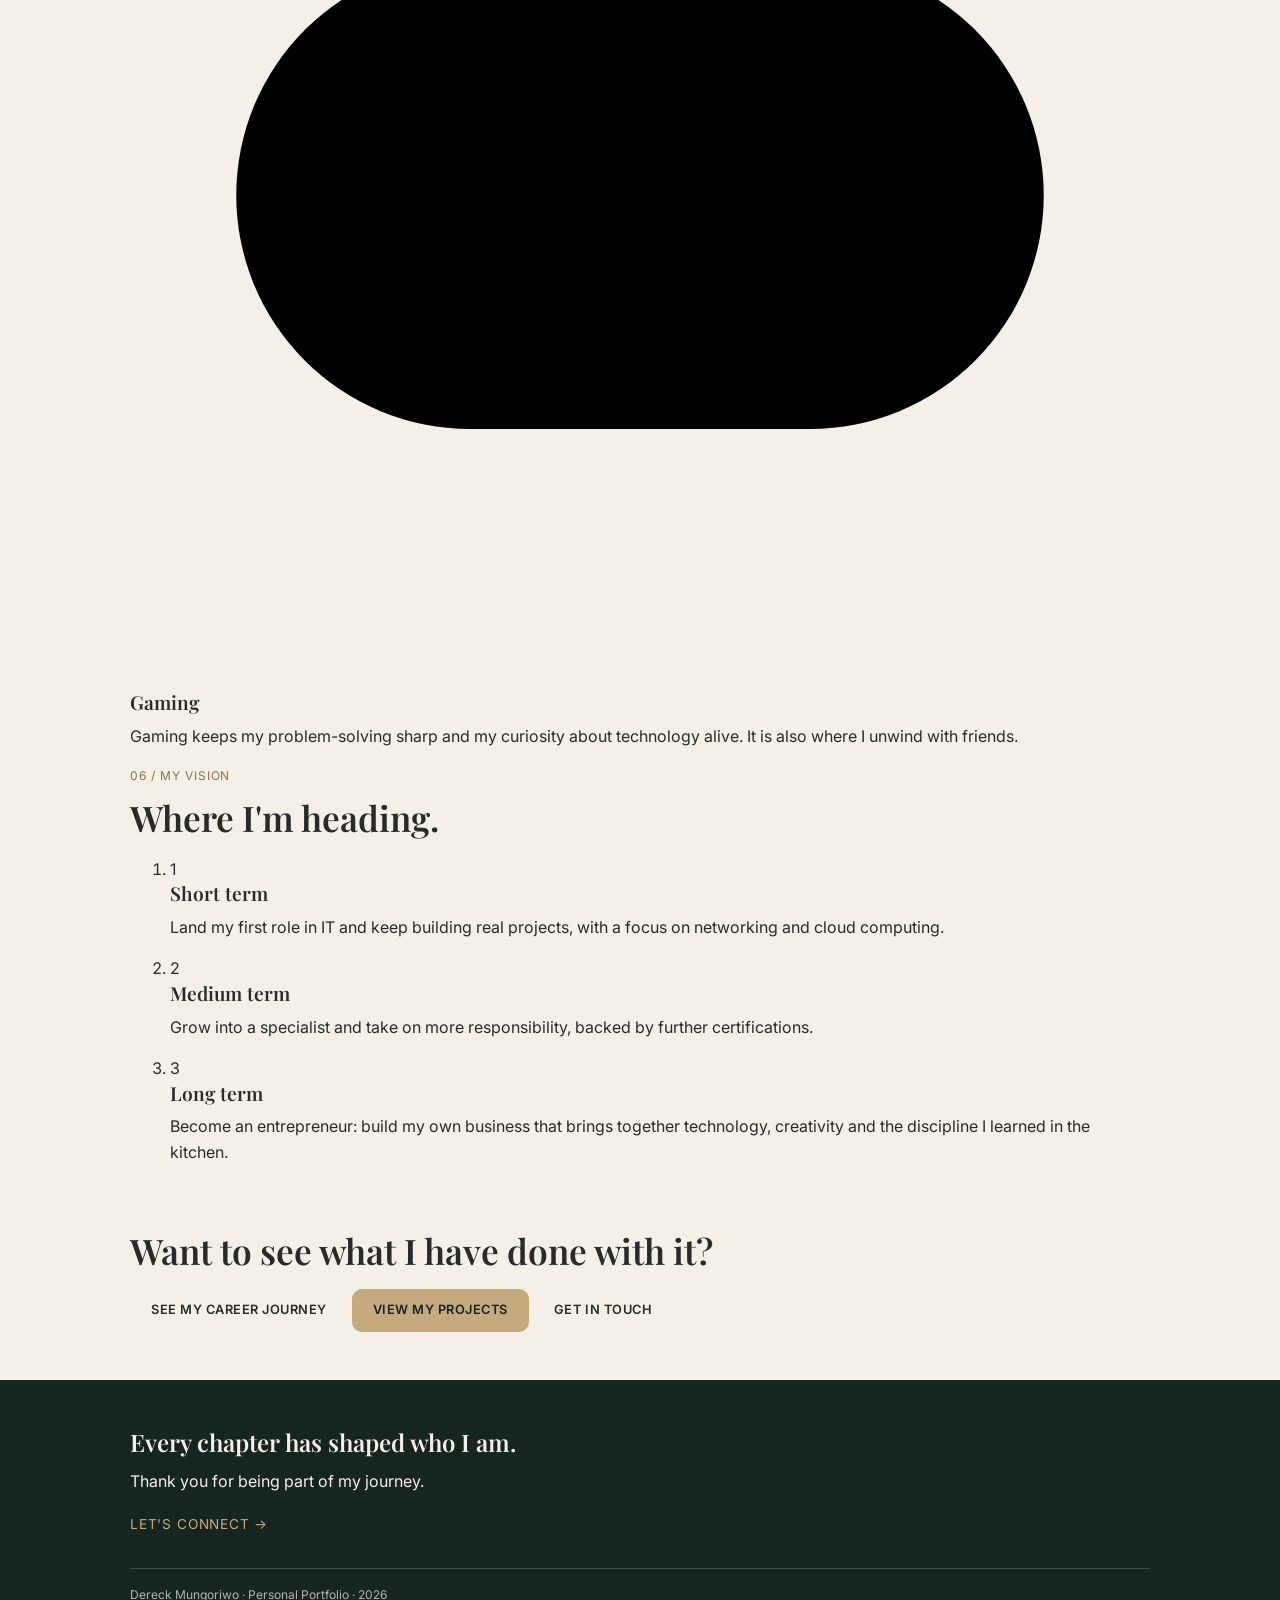
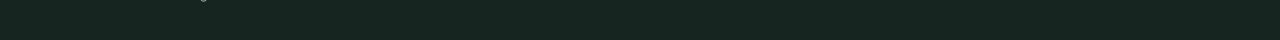
==== commit 7d2a5e80: "Add files via upload" ====
--- a/about.html
+++ b/about.html
@@ -3,8 +3,8 @@
 <head>
   <meta charset="UTF-8">
   <meta name="viewport" content="width=device-width, initial-scale=1">
-  <title>About Me | Your Name</title>
-  <meta name="description" content="My personal and professional story, from pastry chef to IT.">
+  <title>About Me | Dereck Mungoriwo</title>
+  <meta name="description" content="Getting to know Dereck Mungoriwo: background, story, values, interests and vision.">
   <link rel="preconnect" href="https://fonts.googleapis.com">
   <link rel="preconnect" href="https://fonts.gstatic.com" crossorigin>
   <link href="https://fonts.googleapis.com/css2?family=Inter:wght@400;500;600&family=Playfair+Display:wght@500;600;700&display=swap" rel="stylesheet">
@@ -17,7 +17,7 @@
   <header class="site-header">
     <div class="container">
       <div class="header-top">
-        <a class="brand" href="index.html">Your Name.</a>
+        <a class="brand" href="index.html">Dereck Mungoriwo.</a>
         <span class="header-meta">Portfolio / 2026</span>
         <button class="nav-toggle" aria-expanded="false" aria-controls="nav">Menu</button>
       </div>
@@ -26,7 +26,7 @@
           <li><a href="index.html">Home</a></li>
           <li><a href="about.html">About</a></li>
           <li><a href="journey.html">Journey</a></li>
-          <li><a href="resume.html">Resume</a></li>
+          <li><a href="projects.html">Projects</a></li>
           <li><a href="contact.html">Contact</a></li>
         </ul>
       </nav>
@@ -34,84 +34,107 @@
   </header>
 
   <main>
+
+    <!-- INTRODUCTION -->
     <section class="about-hero on-dark">
       <div class="container about-hero-grid">
-        <div class="media"><img src="images/about-portrait.jpg" alt="Portrait of Dereck Mungoriwo in chef whites" onerror="this.style.display='none'"><button class="save-btn" data-id="about-portrait" aria-label="Save image" aria-pressed="false"><svg viewBox="0 0 24 24"><path d="M6 3h12v18l-6-4-6 4z"/></svg></button></div>
+        <div class="media">
+          <img src="images/about-portrait.jpg" alt="Portrait of Dereck Mungoriwo in chef whites" onerror="this.style.display='none'">
+          <button class="save-btn" data-id="about-portrait" aria-label="Save image" aria-pressed="false"><svg viewBox="0 0 24 24"><path d="M6 3h12v18l-6-4-6 4z"/></svg></button>
+        </div>
         <div>
           <p class="eyebrow">About me</p>
-          <h1>Hello, I'm Your Name.</h1>
-          <p>I'm a pastry chef turned IT graduate. I spent six years in professional kitchens before moving into technology, and I bring the same care for detail to both.</p>
+          <h1>Getting to Know Me</h1>
+          <p>I am a professional with a background in culinary arts and a growing career in Information Technology. My journey has taken me through two different industries, allowing me to develop a diverse set of professional skills, experiences and perspectives.</p>
+          <p>Having spent six years working in professional kitchens, I developed a strong appreciation for creativity, precision, teamwork and discipline. My passion for technology eventually inspired me to pursue a bachelor's degree in information technology, opening a new chapter in my professional development.</p>
+          <p>I believe in continuous learning, embracing new challenges and exploring opportunities that allow me to grow both personally and professionally.</p>
         </div>
       </div>
     </section>
 
-    <section class="story" id="began">
-      <div class="container story-grid">
-        <div>
-          <p class="eyebrow">01</p>
-          <h2>Where it began</h2>
-          <p>Write a few sentences about how you first got into cooking: who or what inspired you, and your first professional kitchen.</p>
-        </div>
-      </div>
-    </section>
-    <hr class="divider">
-    <section class="story" id="culinary">
-      <div class="container story-grid">
-        <div>
-          <p class="eyebrow">02</p>
-          <h2>What the kitchen taught me</h2>
-          <p>Describe what pastry gave you: precision, patience, working under pressure and leading a team as Chef de Partie. These skills carry into IT.</p>
-        </div>
-      </div>
-    </section>
-    <hr class="divider">
-    <section class="story" id="it">
-      <div class="container story-grid">
-        <div>
-          <p class="eyebrow">03</p>
-          <h2>Why I moved into IT</h2>
-          <p>Explain what drew you to technology, the moment you decided to change direction, and what you enjoy about building things with code.</p>
+    <!-- MY BACKGROUND -->
+    <section class="block" id="background">
+      <div class="container">
+        <p class="eyebrow">01 / My background</p>
+        <h2>Two worlds, one mindset.</h2>
+        <div class="bg-grid">
+          <article class="bg-card">
+            <h3>Culinary arts</h3>
+            <p>Professional kitchens taught me to work fast, stay organised and care about the details that guests notice. Pastry, in particular, rewarded patience and precision.</p>
+          </article>
+          <article class="bg-card">
+            <h3>Technology</h3>
+            <p>Information Technology gave me a new way to build and solve problems. I enjoy understanding how systems connect, especially networks and the cloud.</p>
+          </article>
         </div>
       </div>
     </section>
     <hr class="divider">
 
-    <section class="bridge on-dark">
-      <div class="container">
-        <blockquote>Precision in the kitchen. Logic in the code. The craft stays the same.</blockquote>
+    <!-- MY STORY -->
+    <section class="block" id="story">
+      <div class="container story-layout">
+        <div>
+          <p class="eyebrow">02 / My story</p>
+          <h2>How my path took shape.</h2>
+        </div>
+        <div class="story-text">
+          <p>I did not set out to work in two industries. My first love was food, and the energy of a kitchen drew me in. I loved making something from nothing and seeing people enjoy it.</p>
+          <p>Over time, my curiosity turned to the technology around me. I wanted to understand how it worked, and then to build with it myself. That curiosity became the decision to study IT.</p>
+          <p>Today I see my two paths as one story. Each gave me something the other needed, and together they define how I work.</p>
+          <a class="text-link" href="journey.html">Read my full career journey &rarr;</a>
+        </div>
       </div>
     </section>
 
-    <section class="interests">
+    <!-- WHAT DRIVES ME -->
+    <section class="drives on-dark" id="drives">
       <div class="container">
-        <h2>Interests</h2>
-        <ul class="chips">
-          <li>Pastry and chocolate</li>
-          <li>Front-end development</li>
-          <li>Web design</li>
-          <li>Photography</li>
-          <li>Add your own</li>
-        </ul>
+        <p class="eyebrow">03 / What drives me</p>
+        <h2>Always moving forward.</h2>
+        <div class="drive-grid"><article class="drive"><h3>Motivation</h3><p>I am motivated by making things that people use and enjoy, and by the satisfaction of doing a job properly.</p></article><article class="drive"><h3>Ambition</h3><p>I want to keep growing, take on greater responsibility and build something of my own over time.</p></article><article class="drive"><h3>Passion for learning</h3><p>I enjoy being a beginner again. Every new tool, course or challenge is a chance to improve.</p></article></div>
+      </div>
+    </section>
+
+    <!-- PROFESSIONAL VALUES -->
+    <section class="block" id="values">
+      <div class="container">
+        <p class="eyebrow">04 / Professional values</p>
+        <h2>What I stand for at work.</h2>
+        <div class="value-grid"><article class="value"><span class="num">01</span><h3>Creativity</h3><p>In the kitchen it was a new dessert. In technology it is a better way to solve a problem. I look for original ideas in everything I do.</p></article><article class="value"><span class="num">02</span><h3>Discipline</h3><p>Professional kitchens run on routine, timing and standards. I bring the same consistency and attention to detail to my work in IT.</p></article><article class="value"><span class="num">03</span><h3>Adaptability</h3><p>Moving between two industries has taught me to learn quickly, accept change and stay calm when things do not go to plan.</p></article><article class="value"><span class="num">04</span><h3>Problem-solving</h3><p>Whether it is a failed sauce or a failed connection, I enjoy finding the cause, fixing it properly and learning from it.</p></article></div>
       </div>
     </section>
     <hr class="divider">
 
-    <section class="goals">
+    <!-- BEYOND WORK -->
+    <section class="block" id="beyond">
       <div class="container">
-        <h2>Where I'm heading</h2>
-        <div class="goal-list">
-          <article class="goal"><h3>Short term</h3><p>Land my first role in IT and keep building real projects.</p></article>
-          <article class="goal"><h3>Medium term</h3><p>Grow into a specialist area such as front-end or full-stack development.</p></article>
-          <article class="goal"><h3>Long term</h3><p>Lead teams and combine creative and technical work.</p></article>
-        </div>
+        <p class="eyebrow">05 / Beyond work</p>
+        <h2>Life outside the kitchen and the keyboard.</h2>
+        <div class="hobby-grid"><article class="hobby"><svg class="ico" viewBox="0 0 48 48" aria-hidden="true"><circle cx="24" cy="24" r="18"/><path d="M24 15l7 5-3 8h-8l-3-8z"/><path d="M24 15V6M31 20l9-3M28 28l6 8M20 28l-6 8M17 20l-9-3"/></svg><h3>Football</h3><p>Watching the game is how I switch off. I enjoy the strategy, the teamwork and the debate that follows.</p></article><article class="hobby"><svg class="ico" viewBox="0 0 48 48" aria-hidden="true"><rect x="6" y="20" width="36" height="20" rx="2"/><path d="M6 20l4-11 32 6-3 5M17 11l-3 8M27 13l-3 8M37 15l-3 8"/></svg><h3>Movies</h3><p>I love a good story well told, from the storytelling and the cinematography to the craft behind the scenes.</p></article><article class="hobby"><svg class="ico" viewBox="0 0 48 48" aria-hidden="true"><rect x="5" y="14" width="38" height="22" rx="11"/><path d="M15 25h8M19 21v8"/><circle cx="31" cy="23" r="1.6"/><circle cx="35" cy="27" r="1.6"/></svg><h3>Gaming</h3><p>Gaming keeps my problem-solving sharp and my curiosity about technology alive. It is also where I unwind with friends.</p></article></div>
+      </div>
+    </section>
+
+    <!-- MY VISION -->
+    <section class="vision" id="vision">
+      <div class="container">
+        <p class="eyebrow">06 / My vision</p>
+        <h2>Where I'm heading.</h2>
+        <ol class="steps"><li class="step"><span class="dot" aria-hidden="true">1</span><h3>Short term</h3><p>Land my first role in IT and keep building real projects, with a focus on networking and cloud computing.</p></li><li class="step"><span class="dot" aria-hidden="true">2</span><h3>Medium term</h3><p>Grow into a specialist and take on more responsibility, backed by further certifications.</p></li><li class="step"><span class="dot" aria-hidden="true">3</span><h3>Long term</h3><p>Become an entrepreneur: build my own business that brings together technology, creativity and the discipline I learned in the kitchen.</p></li></ol>
       </div>
     </section>
 
     <section class="about-cta">
       <div class="container">
-        <a class="btn btn-gold" href="journey.html">See my career timeline &rarr;</a>
+        <h2>Want to see what I have done with it?</h2>
+        <div class="cta-actions">
+          <a class="btn btn-dark" href="journey.html">See my career journey</a>
+          <a class="btn btn-gold" href="projects.html">View my projects</a>
+          <a class="btn btn-ghost" href="contact.html">Get in touch</a>
+        </div>
       </div>
     </section>
+
   </main>
 
   <!-- FOOTER (same on every page) -->
@@ -120,7 +143,7 @@
       <h2>Every chapter has shaped who I am.</h2>
       <p>Thank you for being part of my journey.</p>
       <a class="connect" href="contact.html">Let's connect &rarr;</a>
-      <p class="legal">Your Name &middot; Personal Portfolio &middot; <span id="year">2026</span></p>
+      <p class="legal">Dereck Mungoriwo &middot; Personal Portfolio &middot; <span id="year">2026</span></p>
     </div>
   </footer>
 
--- a/css/global.css
+++ b/css/global.css
@@ -116,3 +116,7 @@
 .details dt { color: var(--stone); }
 .details dd { margin: 0; }
 
+
+/* ---------- Tags / chips (used on several pages) ---------- */
+.chips { list-style: none; margin: 12px 0 0; padding: 0; display: flex; flex-wrap: wrap; gap: 10px; }
+.chips li { padding: 8px 16px; border: 1px solid rgba(40,43,42,.3); border-radius: 999px; font-size: .9rem; }
--- a/css/about.css
+++ b/css/about.css
@@ -11,10 +11,10 @@
 
 /* Story sections */
 .story { padding-block: 48px; }
-.story-grid { display: grid; gap: 24px; }
+.story-grid { display: grid; gap: 8px; }
+.story p:not(.eyebrow) { font-size: 1.05rem; }
 .story h2 { margin-bottom: .4em; }
 .story p { color: #4a4f4c; max-width: 60ch; }
-.story .media { aspect-ratio: 4 / 3; }
 
 /* Pull quote linking the two careers */
 .bridge { background: var(--forest); color: var(--ivory); padding-block: 56px; }
@@ -22,8 +22,6 @@
 
 /* Interests */
 .interests { padding-block: 48px; }
-.chips { list-style: none; margin: 16px 0 0; padding: 0; display: flex; flex-wrap: wrap; gap: 10px; }
-.chips li { padding: 8px 16px; border: 1px solid rgba(40,43,42,.3); border-radius: 999px; font-size: .9rem; }
 
 /* Goals */
 .goals { padding-block: 48px; }
@@ -37,7 +35,5 @@
 @media (min-width: 760px) {
   .about-hero { padding-block: 72px; }
   .about-hero-grid { grid-template-columns: 5fr 6fr; gap: 56px; }
-  .story-grid { grid-template-columns: 1fr 1fr; gap: 56px; align-items: center; }
-  .story.flip .media { order: 2; }
   .goal-list { grid-template-columns: repeat(3, 1fr); }
 }
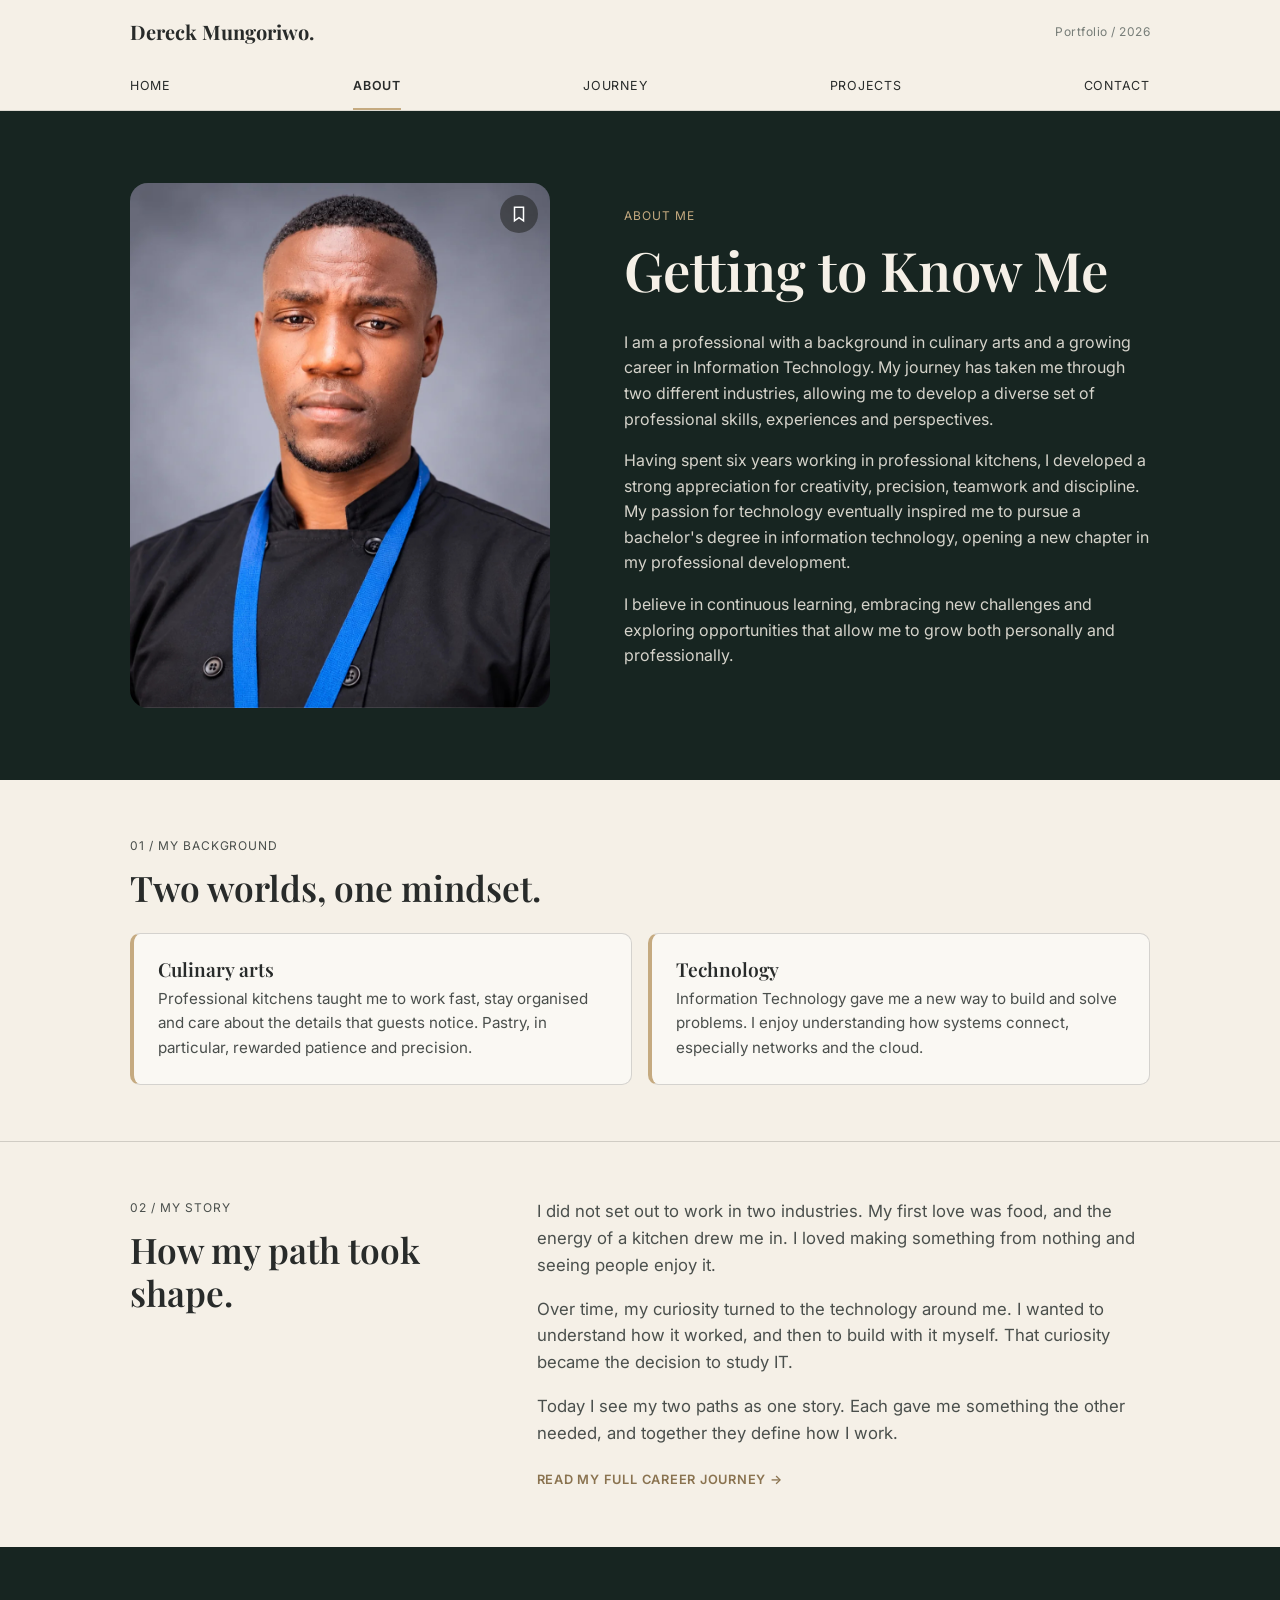
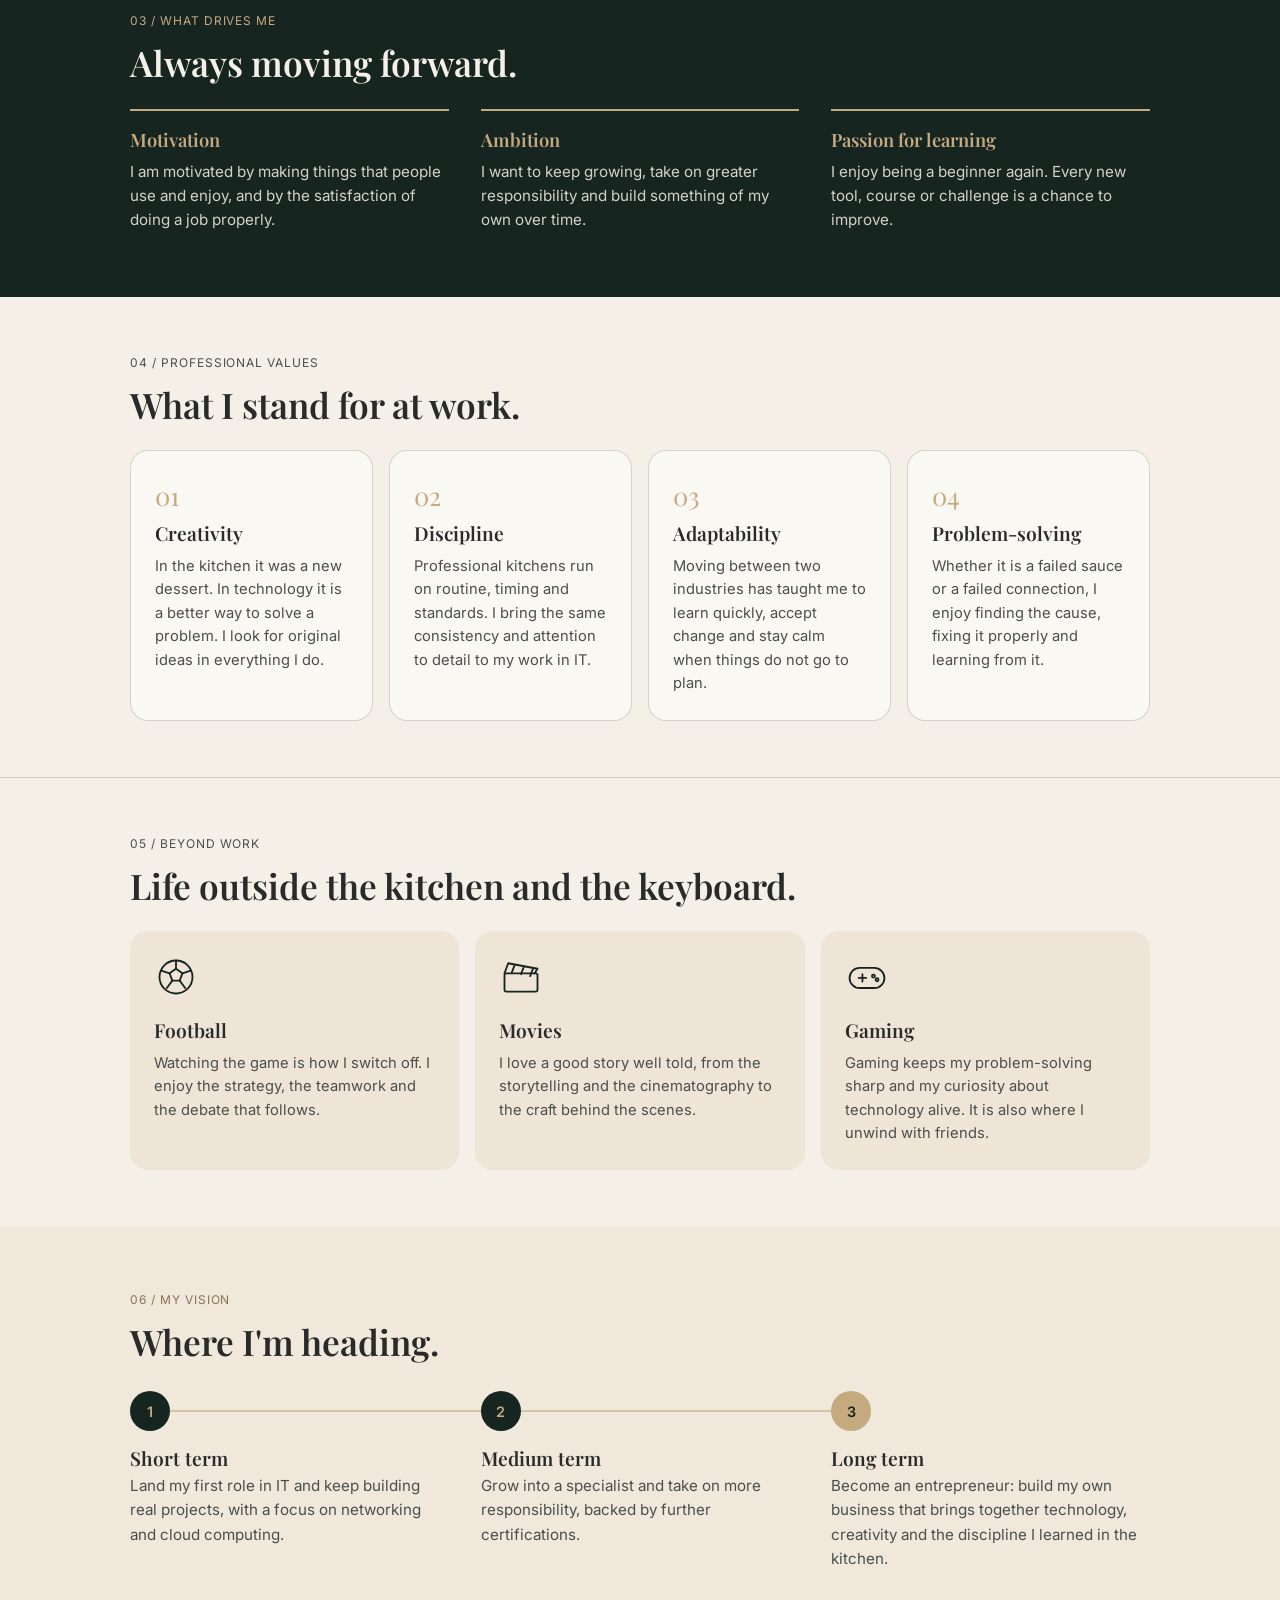
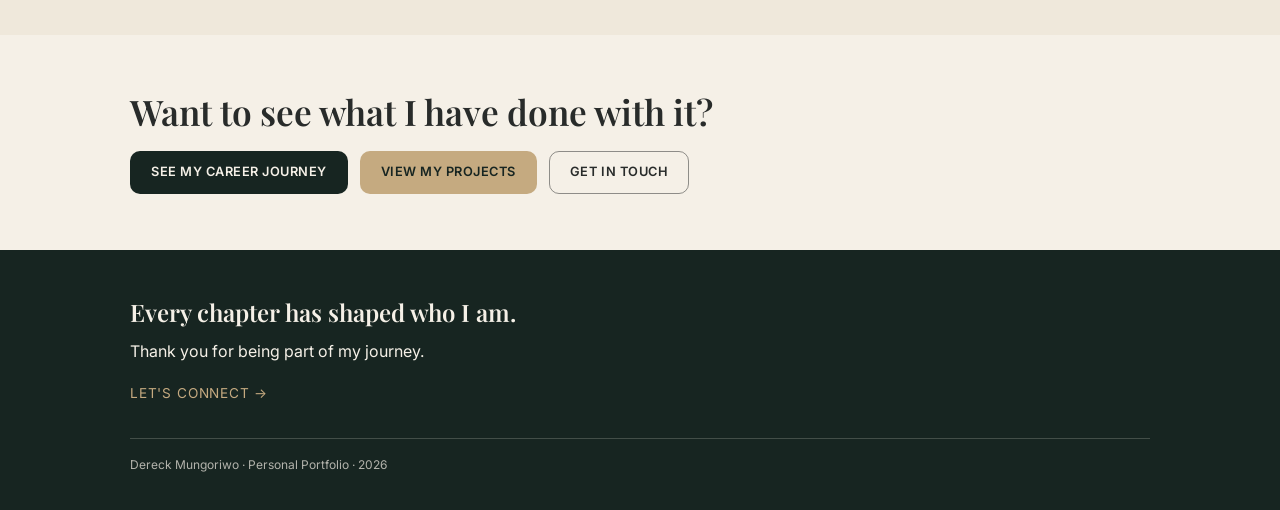
==== commit 2c377652: "Update profile image source in about.html" ====
--- a/about.html
+++ b/about.html
@@ -39,7 +39,7 @@
     <section class="about-hero on-dark">
       <div class="container about-hero-grid">
         <div class="media">
-          <img src="images/about-portrait.jpg" alt="Portrait of Dereck Mungoriwo in chef whites" onerror="this.style.display='none'">
+          <img src="images/profilehome.jpg" alt="Portrait of Dereck Mungoriwo in chef whites" onerror="this.style.display='none'">
           <button class="save-btn" data-id="about-portrait" aria-label="Save image" aria-pressed="false"><svg viewBox="0 0 24 24"><path d="M6 3h12v18l-6-4-6 4z"/></svg></button>
         </div>
         <div>
--- a/css/about.css
+++ b/css/about.css
@@ -2,38 +2,81 @@
    ABOUT.CSS - styles for about.html only
    ========================================================== */
 
-/* Intro: portrait + short bio */
+/* ---------- Introduction (portrait + text) ---------- */
 .about-hero { background: var(--forest); color: var(--ivory); padding-block: 48px; }
 .about-hero-grid { display: grid; gap: 28px; align-items: center; }
-.about-hero .media { aspect-ratio: 4 / 5; max-width: 420px; }
+.about-hero .media { aspect-ratio: 4 / 5; max-width: 420px; width: 100%; }
 .about-hero .media img { object-position: center 20%; }
-.about-hero p:not(.eyebrow) { color: rgba(245,240,231,.85); max-width: 55ch; }
+.about-hero p:not(.eyebrow) { color: rgba(245,240,231,.86); max-width: 58ch; }
 
-/* Story sections */
-.story { padding-block: 48px; }
-.story-grid { display: grid; gap: 8px; }
-.story p:not(.eyebrow) { font-size: 1.05rem; }
-.story h2 { margin-bottom: .4em; }
-.story p { color: #4a4f4c; max-width: 60ch; }
+.block { padding-block: 56px; scroll-margin-top: 90px; }
+.block p { color: #4a4f4c; }
 
-/* Pull quote linking the two careers */
-.bridge { background: var(--forest); color: var(--ivory); padding-block: 56px; }
-.bridge blockquote { margin: 0; max-width: 28ch; font-family: var(--font-head); font-size: clamp(1.5rem, 4.5vw, 2.4rem); line-height: 1.3; }
+/* ---------- Background ---------- */
+.bg-grid { display: grid; gap: 16px; margin-top: 24px; }
+.bg-card { padding: 24px; border: 1px solid rgba(40,43,42,.18); border-left: 4px solid var(--gold); border-radius: var(--radius-sm); background: rgba(255,255,255,.5); }
+.bg-card h3 { margin-bottom: .3em; }
+.bg-card p { margin: 0; font-size: .95rem; }
 
-/* Interests */
-.interests { padding-block: 48px; }
+/* ---------- Story ---------- */
+.story-layout { display: grid; gap: 20px; }
+.story-text p { max-width: 62ch; font-size: 1.05rem; }
+.text-link { display: inline-block; margin-top: 6px; font-size: .8rem; font-weight: 600; letter-spacing: .06em; text-transform: uppercase; color: #8a7350; }
+.text-link:hover { color: var(--forest); }
 
-/* Goals */
-.goals { padding-block: 48px; }
-.goal-list { display: grid; gap: 20px; margin-top: 20px; }
-.goal { padding: 20px; border: 1px solid rgba(40,43,42,.18); border-radius: var(--radius); background: rgba(255,255,255,.4); }
-.goal h3 { margin-bottom: .3em; }
-.goal p { margin: 0; color: var(--stone); font-size: .92rem; }
+/* ---------- What drives me ---------- */
+.drives { background: var(--forest); color: var(--ivory); padding-block: 64px; scroll-margin-top: 90px; }
+.drive-grid { display: grid; gap: 28px; margin-top: 24px; }
+.drive { padding-top: 18px; border-top: 2px solid var(--gold); }
+.drive h3 { color: var(--gold); font-size: 1.15rem; }
+.drive p { margin: 0; color: rgba(245,240,231,.85); font-size: .95rem; }
 
-.about-cta { padding-block: 48px; }
+/* ---------- Values ---------- */
+.value-grid { display: grid; gap: 16px; margin-top: 24px; }
+.value { padding: 24px; border: 1px solid rgba(40,43,42,.18); border-radius: var(--radius); background: rgba(255,255,255,.5); }
+.value .num { display: block; font-family: var(--font-head); font-size: 1.6rem; color: var(--gold); margin-bottom: 6px; }
+.value h3 { font-size: 1.2rem; }
+.value p { margin: 0; font-size: .92rem; }
 
-@media (min-width: 760px) {
+/* ---------- Beyond work ---------- */
+.hobby-grid { display: grid; gap: 16px; margin-top: 24px; }
+.hobby { padding: 24px; border-radius: var(--radius); background: rgba(197,170,128,.16); }
+.ico { width: 44px; height: 44px; fill: none; stroke: var(--forest); stroke-width: 2; stroke-linecap: round; stroke-linejoin: round; margin-bottom: 12px; }
+.hobby h3 { font-size: 1.2rem; }
+.hobby p { margin: 0; font-size: .92rem; }
+
+/* ---------- Vision ---------- */
+.vision { padding-block: 64px; background: rgba(197,170,128,.12); scroll-margin-top: 90px; }
+.steps { list-style: none; margin: 28px 0 0; padding: 0; display: grid; gap: 28px; }
+.step { position: relative; padding-left: 56px; }
+.step::before { content: ""; position: absolute; left: 19px; top: 40px; bottom: -28px; width: 2px; background: var(--gold); opacity: .6; }
+.step:last-child::before { display: none; }
+.dot { position: absolute; left: 0; top: 0; width: 40px; height: 40px; border-radius: 50%; display: grid; place-items: center; background: var(--forest); color: var(--gold); font: 600 .9rem var(--font-body); }
+.step:last-child .dot { background: var(--gold); color: var(--forest); }
+.step h3 { margin-bottom: .2em; }
+.step p { margin: 0; color: #4a4f4c; font-size: .95rem; max-width: 46ch; }
+
+/* ---------- Closing call to action ---------- */
+.about-cta { padding-block: 56px; }
+.cta-actions { display: flex; flex-wrap: wrap; gap: 12px; margin-top: 16px; }
+.btn-dark { background: var(--forest); color: var(--ivory); }
+.btn-dark:hover { background: #20352f; }
+.btn-ghost { border-color: rgba(40,43,42,.5); color: var(--charcoal); background: transparent; }
+.btn-ghost:hover { border-color: var(--forest); background: rgba(23,37,33,.06); }
+
+@media (min-width: 640px) {
+  .bg-grid, .value-grid { grid-template-columns: 1fr 1fr; }
+  .hobby-grid { grid-template-columns: repeat(3, 1fr); }
+  .drive-grid { grid-template-columns: repeat(3, 1fr); gap: 32px; }
+}
+@media (min-width: 900px) {
   .about-hero { padding-block: 72px; }
   .about-hero-grid { grid-template-columns: 5fr 6fr; gap: 56px; }
-  .goal-list { grid-template-columns: repeat(3, 1fr); }
+  .story-layout { grid-template-columns: 4fr 7fr; gap: 56px; }
+  .value-grid { grid-template-columns: repeat(4, 1fr); }
+  /* Vision becomes a horizontal timeline */
+  .steps { grid-template-columns: repeat(3, 1fr); gap: 32px; }
+  .step { padding: 56px 0 0; }
+  .step::before { left: 40px; right: -32px; top: 19px; bottom: auto; width: auto; height: 2px; }
+  .step:last-child::before { display: none; }
 }
